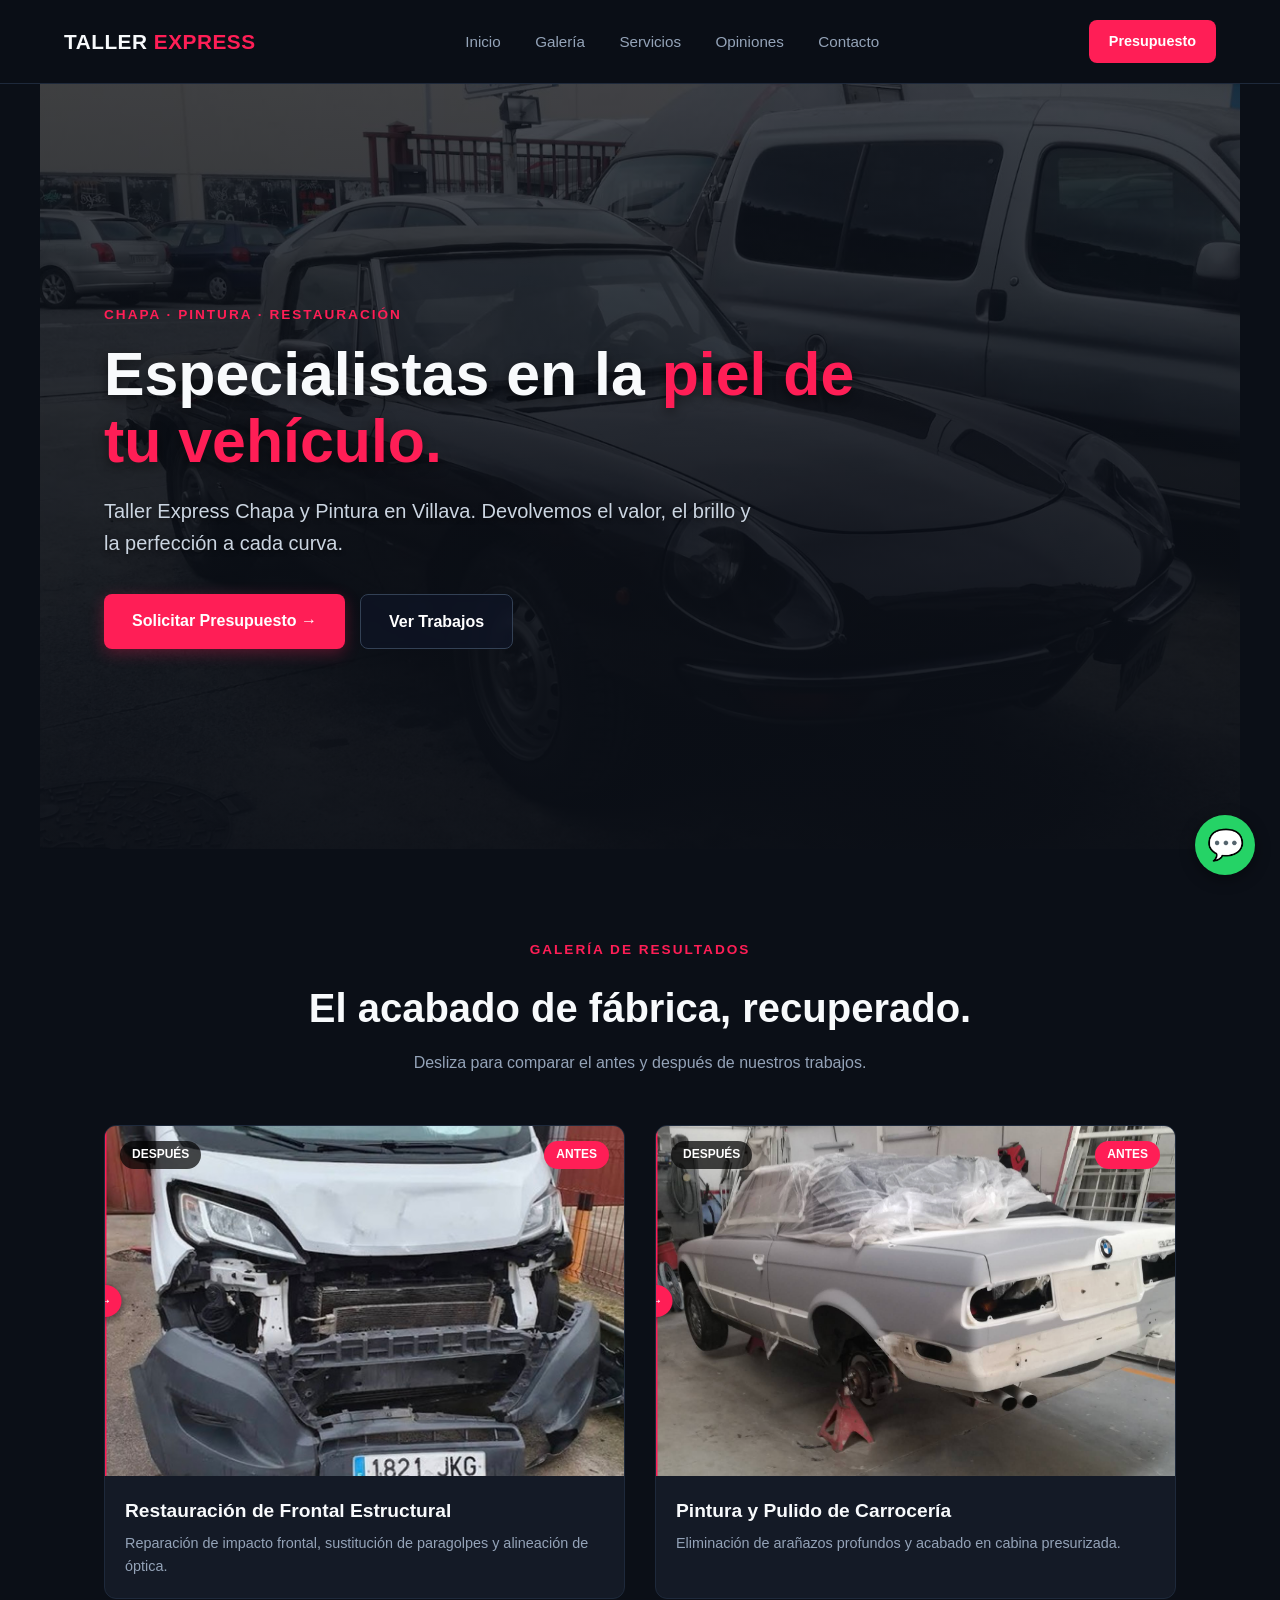
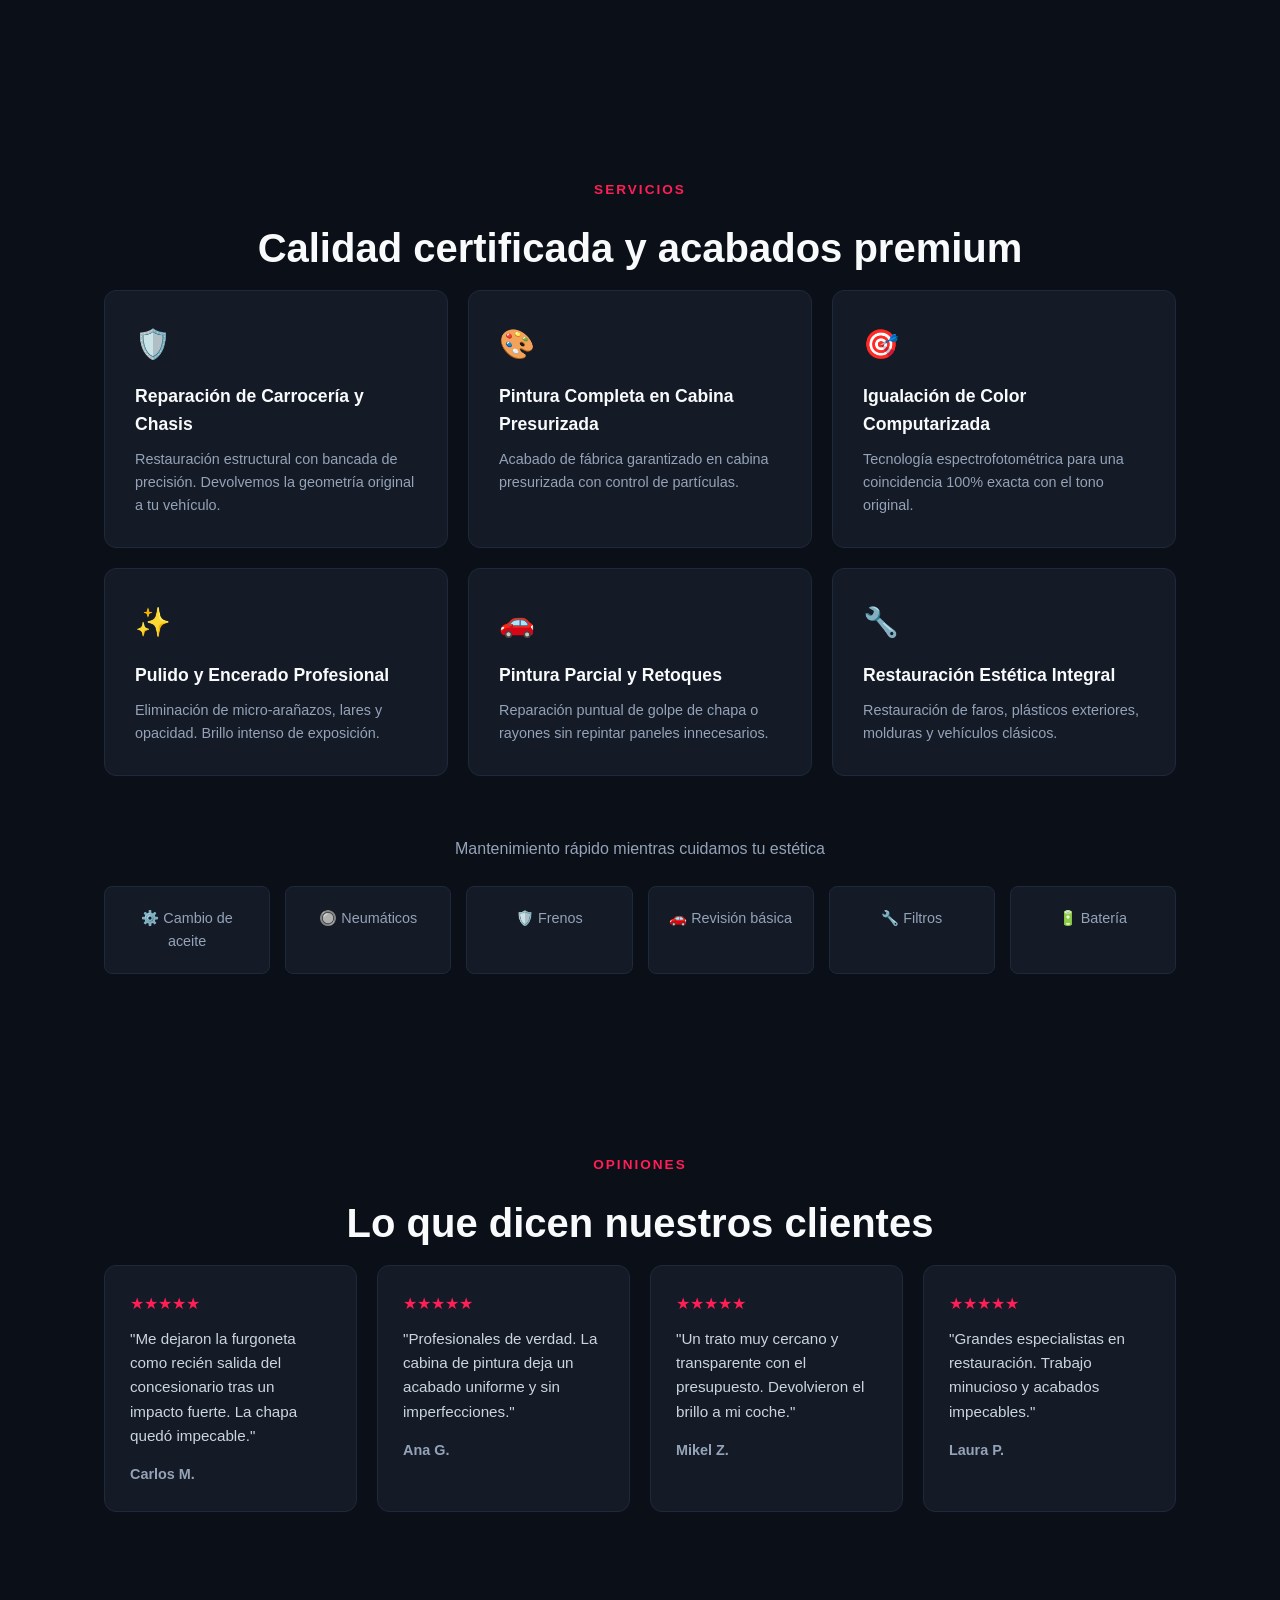
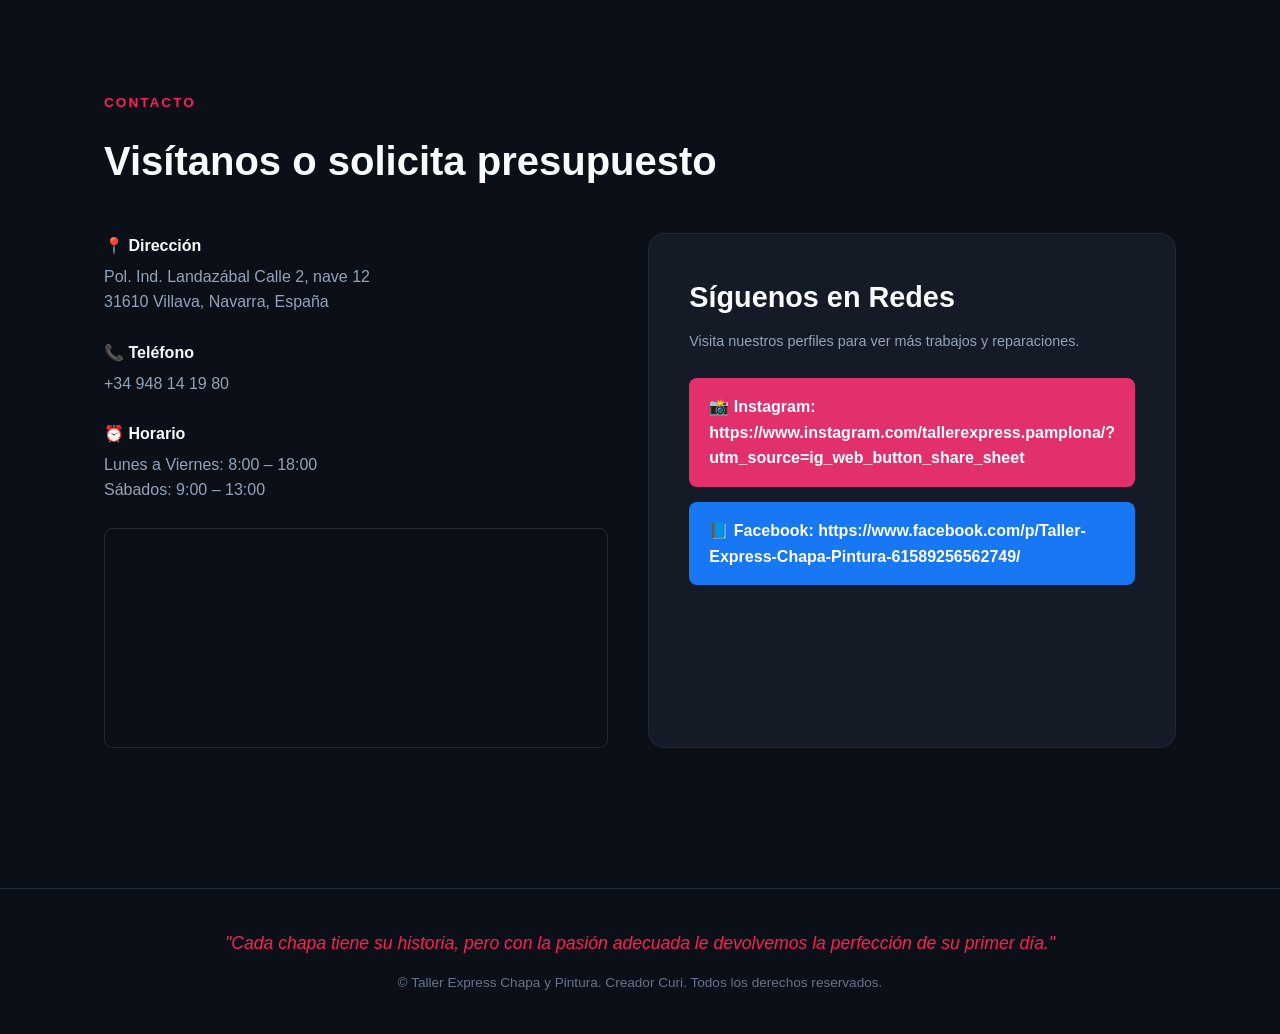
==== index.html @ f5c59e16 "Add files via upload" ====
<!DOCTYPE html>
<html lang="en">
<head>
    <meta charset="UTF-8">
    <meta name="viewport" content="width=device-width, initial-scale=1.0">
    <title>TallerEpress</title>
    <link rel="stylesheet" href="style.css">
</head>
<body>
    
</body>
</html><!DOCTYPE html>
<html lang="es">
<head>
    <meta charset="UTF-8">
    <meta name="viewport" content="width=device-width, initial-scale=1.0">
    <title>Taller Express Chapa y Pintura - Especialistas en la Piel de tu Vehículo</title>
    <link rel="stylesheet" href="style.css">
</head>
<body>

    <!-- MENÚ SUPERIOR -->
    <header>
        <div class="logo">TALLER <span>EXPRESS</span></div>
        <nav>
            <a href="#inicio">Inicio</a>
            <a href="#galeria">Galería</a>
            <a href="#servicios">Servicios</a>
            <a href="#opiniones">Opiniones</a>
            <a href="#contacto">Contacto</a>
        </nav>
        <a href="tel:+34948141980" class="btn-header">Presupuesto</a>
    </header>

    <!-- HERO SECTION CON WALLPAPER DE FONDO -->
    <section class="hero" id="inicio">
        <div class="hero-content">
            <div class="subtitle-red">CHAPA · PINTURA · RESTAURACIÓN</div>
            <h1>Especialistas en la <span>piel de tu vehículo.</span></h1>
            <p>Taller Express Chapa y Pintura en Villava. Devolvemos el valor, el brillo y la perfección a cada curva.</p>
            <div class="hero-buttons">
                <a href="tel:+34948141980" class="btn-primary">Solicitar Presupuesto →</a>
                <a href="#galeria" class="btn-secondary">Ver Trabajos</a>
            </div>
        </div>
    </section>

    <!-- GALERÍA DE RESULTADOS (ANTES Y DESPUÉS) -->
    <section id="galeria">
        <div class="subtitle-red center">GALERÍA DE RESULTADOS</div>
        <h2 class="section-title center">El acabado de fábrica, recuperado.</h2>
        <p class="section-desc center">Desliza para comparar el antes y después de nuestros trabajos.</p>

        <div class="galeria-grid">
            <!-- TRABAJO 1: FURGONETA FIAT -->
            <div class="card-comparacion">
                <div class="slider-box" style="--pos: 50%;">
                    <span class="tag tag-antes">DESPUÉS</span>
                    <span class="tag tag-despues">ANTES</span>
                    <img src="antes.jpg" alt="Antes de la reparación de chapa">
                    <div class="img-after"><img src="despues.jpg" alt="Después de la reparación de chapa"></div>
                    <div class="linea-divisoria"></div>
                    <input type="range" min="0" max="100" value="50" class="range-input" oninput="this.parentElement.style.setProperty('--pos', this.value)">
                </div>
                <div class="card-info">
                    <h3>Restauración de Frontal Estructural</h3>
                    <p>Reparación de impacto frontal, sustitución de paragolpes y alineación de óptica.</p>
                </div>
            </div>

            <!-- TRABAJO DE PINTADO -->
            <div class="card-comparacion">
<div class="slider-box" style="--pos: 50%;">
    <span class="tag tag-antes">DESPUÉS</span>
    <span class="tag tag-despues">ANTES</span>
    <img src="antes-pintura.jpg" alt="Antes de pintado">
    <div class="img-after">
        <img src="despues-pintura.jpg" alt="Después de pintado">
    </div>
    <div class="linea-divisoria"></div>
    <input type="range" min="0" max="100" value="50" class="range-input" oninput="this.parentElement.style.setProperty('--pos', this.value)">
</div>                <div class="card-info">
                    <h3>Pintura y Pulido de Carrocería</h3>
                    <p>Eliminación de arañazos profundos y acabado en cabina presurizada.</p>
                </div>
            </div>
        </div>
    </section>

    <!-- SERVICIOS -->
    <section id="servicios">
        <div class="subtitle-red center">SERVICIOS</div>
        <h2 class="section-title center">Calidad certificada y acabados premium</h2>

        <div class="services-grid">
            <div class="service-card">
                <div class="service-icon">🛡️</div>
                <h3>Reparación de Carrocería y Chasis</h3>
                <p>Restauración estructural con bancada de precisión. Devolvemos la geometría original a tu vehículo.</p>
            </div>
            <div class="service-card">
                <div class="service-icon">🎨</div>
                <h3>Pintura Completa en Cabina Presurizada</h3>
                <p>Acabado de fábrica garantizado en cabina presurizada con control de partículas.</p>
            </div>
            <div class="service-card">
                <div class="service-icon">🎯</div>
                <h3>Igualación de Color Computarizada</h3>
                <p>Tecnología espectrofotométrica para una coincidencia 100% exacta con el tono original.</p>
            </div>
            <div class="service-card">
                <div class="service-icon">✨</div>
                <h3>Pulido y Encerado Profesional</h3>
                <p>Eliminación de micro-arañazos, lares y opacidad. Brillo intenso de exposición.</p>
            </div>
            <div class="service-card">
                <div class="service-icon">🚗</div>
                <h3>Pintura Parcial y Retoques</h3>
                <p>Reparación puntual de golpe de chapa o rayones sin repintar paneles innecesarios.</p>
            </div>
            <div class="service-card">
                <div class="service-icon">🔧</div>
                <h3>Restauración Estética Integral</h3>
                <p>Restauración de faros, plásticos exteriores, molduras y vehículos clásicos.</p>
            </div>
        </div>

        <p class="quick-maint-text">Mantenimiento rápido mientras cuidamos tu estética</p>

        <div class="quick-maint-grid">
            <div class="quick-card">⚙️ Cambio de aceite</div>
            <div class="quick-card">🔘 Neumáticos</div>
            <div class="quick-card">🛡️ Frenos</div>
            <div class="quick-card">🚗 Revisión básica</div>
            <div class="quick-card">🔧 Filtros</div>
            <div class="quick-card">🔋 Batería</div>
        </div>
    </section>

    <!-- OPINIONES -->
    <section id="opiniones">
        <div class="subtitle-red center">OPINIONES</div>
        <h2 class="section-title center">Lo que dicen nuestros clientes</h2>

        <div class="reviews-grid">
            <div class="review-card">
                <div class="stars">★★★★★</div>
                <p>"Me dejaron la furgoneta como recién salida del concesionario tras un impacto fuerte. La chapa quedó impecable."</p>
                <h4>Carlos M.</h4>
            </div>
            <div class="review-card">
                <div class="stars">★★★★★</div>
                <p>"Profesionales de verdad. La cabina de pintura deja un acabado uniforme y sin imperfecciones."</p>
                <h4>Ana G.</h4>
            </div>
            <div class="review-card">
                <div class="stars">★★★★★</div>
                <p>"Un trato muy cercano y transparente con el presupuesto. Devolvieron el brillo a mi coche."</p>
                <h4>Mikel Z.</h4>
            </div>
            <div class="review-card">
                <div class="stars">★★★★★</div>
                <p>"Grandes especialistas en restauración. Trabajo minucioso y acabados impecables."</p>
                <h4>Laura P.</h4>
            </div>
        </div>
    </section>

    <!-- CONTACTO Y UBICACIÓN -->
    <section id="contacto">
        <div class="subtitle-red">CONTACTO</div>
        <h2 class="section-title left-align">Visítanos o solicita presupuesto</h2>

        <div class="contacto-container">
            <div class="info-side">
                <div class="info-item">
                    <h4>📍 Dirección</h4>
                    <p>Pol. Ind. Landazábal Calle 2, nave 12<br>31610 Villava, Navarra, España</p>
                </div>
                <div class="info-item">
                    <h4>📞 Teléfono</h4>
                    <p><a href="tel:+34948141980">+34 948 14 19 80</a></p>
                </div>
                <div class="info-item">
                    <h4>⏰ Horario</h4>
                    <p>Lunes a Viernes: 8:00 – 18:00<br>Sábados: 9:00 – 13:00</p>
                </div>

<div class="mapa-box">
      <iframe 
        src="https://maps.google.com/maps?q=Pol.+Ind.+Landaz%C3%A1bal+Calle+2,+11,+31610+Villava,+Navarra,+Spain&amp;t=&amp;z=15&amp;ie=UTF8&amp;iwloc=B&amp;output=embed" 
        width="100%" 
        height="100%" 
        style="border:0;" 
        allowfullscreen="" 
        loading="lazy" 
        referrerpolicy="no-referrer-when-downgrade">
      </iframe>
    </div>            </div>

<!-- REDES SOCIALES -->
    <div class="form-side">
      <h3>Síguenos en Redes</h3>
      <p class="form-sub">Visita nuestros perfiles para ver más trabajos y reparaciones.</p>

      <div class="redes-container">
        <a href="https://instagram.com/tallerexpress.pamplona" target="_blank" class="btn-red social-ig">
          📸 Instagram: https://www.instagram.com/tallerexpress.pamplona/?utm_source=ig_web_button_share_sheet
        </a>
        <a href="https://facebook.com/search/top?q=Taller%20Express%20Chapa%20y%20Pintura" target="_blank" class="btn-red social-fb">
          📘 Facebook: https://www.facebook.com/p/Taller-Express-Chapa-Pintura-61589256562749/
        </a>
      </div>
    </div>        </div>
    </section>

    <!-- PIE DE PÁGINA MOTIVACIONAL -->
    <footer>
        <p class="motivational-quote">"Cada chapa tiene su historia, pero con la pasión adecuada le devolvemos la perfección de su primer día."</p>
        <p class="copyright">© Taller Express Chapa y Pintura. Creador Curi. Todos los derechos reservados.</p>
    </footer>

    <!-- BOTÓN FLOTANTE WHATSAPP -->
    <a href="https://wa.me/34948141980?text=Hola,%20quisiera%20pedir%20un%20presupuesto%20para%20mi%20coche." target="_blank" class="btn-whatsapp" title="Contactar por WhatsApp">
        💬
    </a>

</body>
</html>
---- style.css ----
/* RESET GENERAL */
* {
    margin: 0;
    padding: 0;
    box-sizing: border-box;
}

html {
    scroll-behavior: smooth;
}

body {
    font-family: -apple-system, BlinkMacSystemFont, "Segoe UI", Roboto, Helvetica, Arial, sans-serif;
    background-color: #0b0f17;
    color: #f8fafc;
    line-height: 1.6;
}

/* NAVEGACIÓN SUPERIOR */
header {
    display: flex;
    justify-content: space-between;
    align-items: center;
    padding: 20px 5%;
    background-color: rgba(11, 15, 23, 0.95);
    position: sticky;
    top: 0;
    z-index: 100;
    border-bottom: 1px solid #1e293b;
    backdrop-filter: blur(8px);
}

.logo {
    font-weight: 800;
    font-size: 1.3rem;
    letter-spacing: 0.5px;
}

.logo span {
    color: #ff1e56;
}

nav a {
    color: #94a3b8;
    text-decoration: none;
    margin: 0 15px;
    font-size: 0.95rem;
    transition: color 0.2s;
}

nav a:hover {
    color: #ffffff;
}

.btn-header {
    background-color: #ff1e56;
    color: #ffffff;
    padding: 10px 20px;
    border-radius: 8px;
    text-decoration: none;
    font-weight: 600;
    font-size: 0.9rem;
    transition: background-color 0.2s;
}

.btn-header:hover {
    background-color: #e01b4c;
}

/* HERO SECTION CON WALLPAPER DE FONDO Y CAPA OSCURA */
.hero {
    position: relative;
    min-height: 85vh;
    display: flex;
    align-items: center;
    padding: 100px 5% 80px;
    /* Carga de la foto del coche clásico con degradado oscuro encima */
    background: linear-gradient(180deg, rgba(11, 15, 23, 0.75) 0%, rgba(11, 15, 23, 0.95) 100%), 
                url('fondo.jpg') no-repeat center center / cover;
}

.hero-content {
    max-width: 1200px;
    width: 100%;
    margin: 0 auto;
}

.subtitle-red {
    color: #ff1e56;
    font-size: 0.85rem;
    font-weight: 700;
    letter-spacing: 2px;
    text-transform: uppercase;
    margin-bottom: 15px;
}

.subtitle-red.center {
    text-align: center;
}

.hero h1 {
    font-size: 3.8rem;
    line-height: 1.1;
    font-weight: 800;
    margin-bottom: 20px;
    max-width: 800px;
    text-shadow: 0 4px 12px rgba(0,0,0,0.5);
}

.hero h1 span {
    color: #ff1e56;
}

.hero p {
    color: #cbd5e1;
    font-size: 1.25rem;
    max-width: 650px;
    margin-bottom: 35px;
    text-shadow: 0 2px 4px rgba(0,0,0,0.5);
}

.hero-buttons {
    display: flex;
    gap: 15px;
}

.btn-primary {
    background-color: #ff1e56;
    color: white;
    padding: 14px 28px;
    border-radius: 8px;
    text-decoration: none;
    font-weight: 600;
    box-shadow: 0 4px 15px rgba(255, 30, 86, 0.3);
    transition: transform 0.2s, background-color 0.2s;
}

.btn-primary:hover {
    transform: translateY(-2px);
    background-color: #e01b4c;
}

.btn-secondary {
    border: 1px solid #334155;
    background: rgba(15, 23, 42, 0.6);
    color: white;
    padding: 14px 28px;
    border-radius: 8px;
    text-decoration: none;
    font-weight: 600;
    backdrop-filter: blur(4px);
    transition: background-color 0.2s;
}

.btn-secondary:hover {
    background: rgba(30, 41, 59, 0.8);
}

/* SECCIONES COMUNES */
section {
    padding: 90px 5%;
    max-width: 1200px;
    margin: 0 auto;
}

.section-title {
    font-size: 2.5rem;
    font-weight: 800;
    margin-bottom: 10px;
}

.section-title.center {
    text-align: center;
}

.section-title.left-align {
    text-align: left;
    margin-bottom: 40px;
}

.section-desc {
    color: #94a3b8;
    margin-bottom: 50px;
}

.section-desc.center {
    text-align: center;
}

/* GALERÍA ANTES Y DESPUÉS (CSS PURO) */
.galeria-grid {
    display: grid;
    grid-template-columns: repeat(auto-fit, minmax(420px, 1fr));
    gap: 30px;
}

.card-comparacion {
    background: #141a26;
    border-radius: 12px;
    border: 1px solid #1e293b;
    overflow: hidden;
    transition: border-color 0.3s;
}

.card-comparacion:hover {
    border-color: #ff1e56;
}

.slider-box {
    position: relative;
    height: 350px;
}

.slider-box img {
    position: absolute;
    width: 100%;
    height: 100%;
    object-fit: cover;
}

.img-after {
    position: absolute;
    width: calc(var(--pos, 50%) * 1%);
    height: 100%;
    overflow: hidden;
    z-index: 1;
}

.img-after img {
    width: 550px;
    max-width: none;
}

.range-input {
    position: absolute;
    top: 0;
    left: 0;
    width: 100%;
    height: 100%;
    opacity: 0;
    z-index: 3;
    cursor: ew-resize;
}

.linea-divisoria {
    position: absolute;
    top: 0;
    bottom: 0;
    left: calc(var(--pos, 50%) * 1%);
    width: 3px;
    background: #ff1e56;
    z-index: 2;
    transform: translateX(-50%);
}

.linea-divisoria::after {
    content: "↔";
    position: absolute;
    top: 50%;
    left: 50%;
    transform: translate(-50%, -50%);
    width: 32px;
    height: 32px;
    background: #ff1e56;
    color: white;
    border-radius: 50%;
    display: flex;
    align-items: center;
    justify-content: center;
    font-size: 13px;
    font-weight: bold;
    box-shadow: 0 2px 8px rgba(0,0,0,0.5);
}

.tag {
    position: absolute;
    top: 15px;
    padding: 4px 12px;
    border-radius: 20px;
    font-size: 0.75rem;
    font-weight: 700;
    z-index: 4;
}

.tag-antes {
    left: 15px;
    background: rgba(0, 0, 0, 0.7);
    color: white;
}

.tag-despues {
    right: 15px;
    background: #ff1e56;
    color: white;
}

.card-info {
    padding: 20px;
}

.card-info h3 {
    font-size: 1.2rem;
    margin-bottom: 5px;
}

.card-info p {
    color: #94a3b8;
    font-size: 0.9rem;
}

/* SERVICIOS */
.services-grid {
    display: grid;
    grid-template-columns: repeat(auto-fit, minmax(280px, 1fr));
    gap: 20px;
    margin-bottom: 60px;
}

.service-card {
    background: #141a26;
    border: 1px solid #1e293b;
    padding: 30px;
    border-radius: 12px;
    transition: transform 0.3s, border-color 0.3s;
}

.service-card:hover {
    transform: translateY(-5px);
    border-color: #ff1e56;
}

.service-icon {
    font-size: 1.8rem;
    margin-bottom: 15px;
}

.service-card h3 {
    font-size: 1.1rem;
    margin-bottom: 10px;
}

.service-card p {
    color: #94a3b8;
    font-size: 0.9rem;
}

.quick-maint-text {
    text-align: center;
    color: #94a3b8;
    margin-bottom: 25px;
    font-size: 1rem;
}

.quick-maint-grid {
    display: grid;
    grid-template-columns: repeat(auto-fit, minmax(150px, 1fr));
    gap: 15px;
}

.quick-card {
    background: #141a26;
    border: 1px solid #1e293b;
    padding: 20px;
    border-radius: 8px;
    text-align: center;
    font-size: 0.9rem;
    color: #94a3b8;
}

/* OPINIONES */
.reviews-grid {
    display: grid;
    grid-template-columns: repeat(auto-fit, minmax(250px, 1fr));
    gap: 20px;
}

.review-card {
    background: #141a26;
    border: 1px solid #1e293b;
    padding: 25px;
    border-radius: 12px;
    transition: transform 0.3s, border-color 0.3s;
}

.review-card:hover {
    transform: translateY(-5px);
    border-color: #ff1e56;
}

.stars {
    color: #ff1e56;
    margin-bottom: 10px;
}

.review-card p {
    color: #cbd5e1;
    font-size: 0.95rem;
    margin-bottom: 15px;
}

.review-card h4 {
    font-size: 0.9rem;
    color: #94a3b8;
}

/* CONTACTO Y MAPA */
.contacto-container {
    display: grid;
    grid-template-columns: 1fr 1fr;
    gap: 40px;
}

.info-item {
    margin-bottom: 25px;
}

.info-item h4 {
    color: #f8fafc;
    margin-bottom: 5px;
}

.info-item p, .info-item a {
    color: #94a3b8;
    text-decoration: none;
}

.mapa-box {
    margin-top: 30px;
}

.mapa-label {
    color: #94a3b8;
    font-size: 0.85rem;
    margin-bottom: 10px;
}

.mapa-link {
    display: block;
    width: 100%;
    height: 250px;
    border-radius: 12px;
    overflow: hidden;
    border: 1px solid #1e293b;
}

.mapa-link img {
    width: 100%;
    height: 100%;
    object-fit: cover;
}

/* FORMULARIO */
.form-side {
    background: #141a26;
    border: 1px solid #1e293b;
    padding: 40px;
    border-radius: 16px;
}

.form-side h3 {
    font-size: 1.8rem;
    margin-bottom: 10px;
}

.form-sub {
    color: #94a3b8;
    font-size: 0.9rem;
    margin-bottom: 25px;
}

.form-side label {
    display: block;
    font-size: 0.85rem;
    color: #f8fafc;
    margin-bottom: 8px;
}

.form-side input, .form-side textarea {
    width: 100%;
    padding: 12px;
    background: #0b0f17;
    border: 1px solid #1e293b;
    border-radius: 8px;
    color: white;
    margin-bottom: 20px;
    font-family: inherit;
}

.form-side input:focus, .form-side textarea:focus {
    outline: none;
    border-color: #ff1e56;
}

.btn-submit {
    width: 100%;
    background: #ff1e56;
    color: white;
    padding: 14px;
    border: none;
    border-radius: 8px;
    font-weight: 700;
    font-size: 1rem;
    cursor: pointer;
    transition: background-color 0.2s;
}

.btn-submit:hover {
    background: #e01b4c;
}

/* PIE DE PÁGINA */
footer {
    border-top: 1px solid #1e293b;
    padding: 40px 5%;
    text-align: center;
    margin-top: 50px;
}

.motivational-quote {
    color: #ff1e56;
    font-style: italic;
    font-size: 1.1rem;
    margin-bottom: 15px;
    font-weight: 500;
}

.copyright {
    color: #64748b;
    font-size: 0.85rem;
}

/* BOTÓN FLOTANTE WHATSAPP */
.btn-whatsapp {
    position: fixed;
    bottom: 25px;
    right: 25px;
    width: 60px;
    height: 60px;
    background-color: #25d366;
    color: white;
    border-radius: 50%;
    display: flex;
    align-items: center;
    justify-content: center;
    font-size: 30px;
    box-shadow: 0 4px 15px rgba(0, 0, 0, 0.4);
    text-decoration: none;
    z-index: 1000;
    transition: transform 0.2s;
}

.btn-whatsapp:hover {
    transform: scale(1.1);
}

/* RESPONSIVE DESIGN */
@media (max-width: 768px) {
    .hero h1 { font-size: 2.3rem; }
    .galeria-grid { grid-template-columns: 1fr; }
    .contacto-container { grid-template-columns: 1fr; }
    nav { display: none; }
}/* --- CONTENEDOR DEL MAPA DE GOOGLE --- */
.mapa-box {
  width: 100%;
  height: 220px;
  border-radius: 8px;
  overflow: hidden;
  margin-top: 10px;
  border: 1px solid rgba(255, 255, 255, 0.1);
}

.mapa-box iframe {
  width: 100%;
  height: 100%;
  display: block;
}/* --- ESTILOS PARA LOS BOTONES DE REDES SOCIALES --- */
.redes-container {
  display: flex;
  flex-direction: column;
  gap: 15px;
  margin-top: 20px;
}

.btn-red {
  display: flex;
  align-items: center;
  justify-content: center;
  padding: 16px 20px;
  border-radius: 8px;
  font-size: 16px;
  font-weight: bold;
  text-decoration: none;
  color: #ffffff;
  transition: opacity 0.3s ease, transform 0.2s ease;
}

.social-ig {
  background: linear-pressed, #833ab4, #fd1d1d, #fcb045;
  background-color: #e1306c; /* Color corporativo Instagram */
}

.social-fb {
  background-color: #1877f2; /* Color corporativo Facebook */
}

.btn-red:hover {
  opacity: 0.9;
  transform: translateY(-2px);
}
---- style.css ----
/* RESET GENERAL */
* {
    margin: 0;
    padding: 0;
    box-sizing: border-box;
}

html {
    scroll-behavior: smooth;
}

body {
    font-family: -apple-system, BlinkMacSystemFont, "Segoe UI", Roboto, Helvetica, Arial, sans-serif;
    background-color: #0b0f17;
    color: #f8fafc;
    line-height: 1.6;
}

/* NAVEGACIÓN SUPERIOR */
header {
    display: flex;
    justify-content: space-between;
    align-items: center;
    padding: 20px 5%;
    background-color: rgba(11, 15, 23, 0.95);
    position: sticky;
    top: 0;
    z-index: 100;
    border-bottom: 1px solid #1e293b;
    backdrop-filter: blur(8px);
}

.logo {
    font-weight: 800;
    font-size: 1.3rem;
    letter-spacing: 0.5px;
}

.logo span {
    color: #ff1e56;
}

nav a {
    color: #94a3b8;
    text-decoration: none;
    margin: 0 15px;
    font-size: 0.95rem;
    transition: color 0.2s;
}

nav a:hover {
    color: #ffffff;
}

.btn-header {
    background-color: #ff1e56;
    color: #ffffff;
    padding: 10px 20px;
    border-radius: 8px;
    text-decoration: none;
    font-weight: 600;
    font-size: 0.9rem;
    transition: background-color 0.2s;
}

.btn-header:hover {
    background-color: #e01b4c;
}

/* HERO SECTION CON WALLPAPER DE FONDO Y CAPA OSCURA */
.hero {
    position: relative;
    min-height: 85vh;
    display: flex;
    align-items: center;
    padding: 100px 5% 80px;
    /* Carga de la foto del coche clásico con degradado oscuro encima */
    background: linear-gradient(180deg, rgba(11, 15, 23, 0.75) 0%, rgba(11, 15, 23, 0.95) 100%), 
                url('fondo.jpg') no-repeat center center / cover;
}

.hero-content {
    max-width: 1200px;
    width: 100%;
    margin: 0 auto;
}

.subtitle-red {
    color: #ff1e56;
    font-size: 0.85rem;
    font-weight: 700;
    letter-spacing: 2px;
    text-transform: uppercase;
    margin-bottom: 15px;
}

.subtitle-red.center {
    text-align: center;
}

.hero h1 {
    font-size: 3.8rem;
    line-height: 1.1;
    font-weight: 800;
    margin-bottom: 20px;
    max-width: 800px;
    text-shadow: 0 4px 12px rgba(0,0,0,0.5);
}

.hero h1 span {
    color: #ff1e56;
}

.hero p {
    color: #cbd5e1;
    font-size: 1.25rem;
    max-width: 650px;
    margin-bottom: 35px;
    text-shadow: 0 2px 4px rgba(0,0,0,0.5);
}

.hero-buttons {
    display: flex;
    gap: 15px;
}

.btn-primary {
    background-color: #ff1e56;
    color: white;
    padding: 14px 28px;
    border-radius: 8px;
    text-decoration: none;
    font-weight: 600;
    box-shadow: 0 4px 15px rgba(255, 30, 86, 0.3);
    transition: transform 0.2s, background-color 0.2s;
}

.btn-primary:hover {
    transform: translateY(-2px);
    background-color: #e01b4c;
}

.btn-secondary {
    border: 1px solid #334155;
    background: rgba(15, 23, 42, 0.6);
    color: white;
    padding: 14px 28px;
    border-radius: 8px;
    text-decoration: none;
    font-weight: 600;
    backdrop-filter: blur(4px);
    transition: background-color 0.2s;
}

.btn-secondary:hover {
    background: rgba(30, 41, 59, 0.8);
}

/* SECCIONES COMUNES */
section {
    padding: 90px 5%;
    max-width: 1200px;
    margin: 0 auto;
}

.section-title {
    font-size: 2.5rem;
    font-weight: 800;
    margin-bottom: 10px;
}

.section-title.center {
    text-align: center;
}

.section-title.left-align {
    text-align: left;
    margin-bottom: 40px;
}

.section-desc {
    color: #94a3b8;
    margin-bottom: 50px;
}

.section-desc.center {
    text-align: center;
}

/* GALERÍA ANTES Y DESPUÉS (CSS PURO) */
.galeria-grid {
    display: grid;
    grid-template-columns: repeat(auto-fit, minmax(420px, 1fr));
    gap: 30px;
}

.card-comparacion {
    background: #141a26;
    border-radius: 12px;
    border: 1px solid #1e293b;
    overflow: hidden;
    transition: border-color 0.3s;
}

.card-comparacion:hover {
    border-color: #ff1e56;
}

.slider-box {
    position: relative;
    height: 350px;
}

.slider-box img {
    position: absolute;
    width: 100%;
    height: 100%;
    object-fit: cover;
}

.img-after {
    position: absolute;
    width: calc(var(--pos, 50%) * 1%);
    height: 100%;
    overflow: hidden;
    z-index: 1;
}

.img-after img {
    width: 550px;
    max-width: none;
}

.range-input {
    position: absolute;
    top: 0;
    left: 0;
    width: 100%;
    height: 100%;
    opacity: 0;
    z-index: 3;
    cursor: ew-resize;
}

.linea-divisoria {
    position: absolute;
    top: 0;
    bottom: 0;
    left: calc(var(--pos, 50%) * 1%);
    width: 3px;
    background: #ff1e56;
    z-index: 2;
    transform: translateX(-50%);
}

.linea-divisoria::after {
    content: "↔";
    position: absolute;
    top: 50%;
    left: 50%;
    transform: translate(-50%, -50%);
    width: 32px;
    height: 32px;
    background: #ff1e56;
    color: white;
    border-radius: 50%;
    display: flex;
    align-items: center;
    justify-content: center;
    font-size: 13px;
    font-weight: bold;
    box-shadow: 0 2px 8px rgba(0,0,0,0.5);
}

.tag {
    position: absolute;
    top: 15px;
    padding: 4px 12px;
    border-radius: 20px;
    font-size: 0.75rem;
    font-weight: 700;
    z-index: 4;
}

.tag-antes {
    left: 15px;
    background: rgba(0, 0, 0, 0.7);
    color: white;
}

.tag-despues {
    right: 15px;
    background: #ff1e56;
    color: white;
}

.card-info {
    padding: 20px;
}

.card-info h3 {
    font-size: 1.2rem;
    margin-bottom: 5px;
}

.card-info p {
    color: #94a3b8;
    font-size: 0.9rem;
}

/* SERVICIOS */
.services-grid {
    display: grid;
    grid-template-columns: repeat(auto-fit, minmax(280px, 1fr));
    gap: 20px;
    margin-bottom: 60px;
}

.service-card {
    background: #141a26;
    border: 1px solid #1e293b;
    padding: 30px;
    border-radius: 12px;
    transition: transform 0.3s, border-color 0.3s;
}

.service-card:hover {
    transform: translateY(-5px);
    border-color: #ff1e56;
}

.service-icon {
    font-size: 1.8rem;
    margin-bottom: 15px;
}

.service-card h3 {
    font-size: 1.1rem;
    margin-bottom: 10px;
}

.service-card p {
    color: #94a3b8;
    font-size: 0.9rem;
}

.quick-maint-text {
    text-align: center;
    color: #94a3b8;
    margin-bottom: 25px;
    font-size: 1rem;
}

.quick-maint-grid {
    display: grid;
    grid-template-columns: repeat(auto-fit, minmax(150px, 1fr));
    gap: 15px;
}

.quick-card {
    background: #141a26;
    border: 1px solid #1e293b;
    padding: 20px;
    border-radius: 8px;
    text-align: center;
    font-size: 0.9rem;
    color: #94a3b8;
}

/* OPINIONES */
.reviews-grid {
    display: grid;
    grid-template-columns: repeat(auto-fit, minmax(250px, 1fr));
    gap: 20px;
}

.review-card {
    background: #141a26;
    border: 1px solid #1e293b;
    padding: 25px;
    border-radius: 12px;
    transition: transform 0.3s, border-color 0.3s;
}

.review-card:hover {
    transform: translateY(-5px);
    border-color: #ff1e56;
}

.stars {
    color: #ff1e56;
    margin-bottom: 10px;
}

.review-card p {
    color: #cbd5e1;
    font-size: 0.95rem;
    margin-bottom: 15px;
}

.review-card h4 {
    font-size: 0.9rem;
    color: #94a3b8;
}

/* CONTACTO Y MAPA */
.contacto-container {
    display: grid;
    grid-template-columns: 1fr 1fr;
    gap: 40px;
}

.info-item {
    margin-bottom: 25px;
}

.info-item h4 {
    color: #f8fafc;
    margin-bottom: 5px;
}

.info-item p, .info-item a {
    color: #94a3b8;
    text-decoration: none;
}

.mapa-box {
    margin-top: 30px;
}

.mapa-label {
    color: #94a3b8;
    font-size: 0.85rem;
    margin-bottom: 10px;
}

.mapa-link {
    display: block;
    width: 100%;
    height: 250px;
    border-radius: 12px;
    overflow: hidden;
    border: 1px solid #1e293b;
}

.mapa-link img {
    width: 100%;
    height: 100%;
    object-fit: cover;
}

/* FORMULARIO */
.form-side {
    background: #141a26;
    border: 1px solid #1e293b;
    padding: 40px;
    border-radius: 16px;
}

.form-side h3 {
    font-size: 1.8rem;
    margin-bottom: 10px;
}

.form-sub {
    color: #94a3b8;
    font-size: 0.9rem;
    margin-bottom: 25px;
}

.form-side label {
    display: block;
    font-size: 0.85rem;
    color: #f8fafc;
    margin-bottom: 8px;
}

.form-side input, .form-side textarea {
    width: 100%;
    padding: 12px;
    background: #0b0f17;
    border: 1px solid #1e293b;
    border-radius: 8px;
    color: white;
    margin-bottom: 20px;
    font-family: inherit;
}

.form-side input:focus, .form-side textarea:focus {
    outline: none;
    border-color: #ff1e56;
}

.btn-submit {
    width: 100%;
    background: #ff1e56;
    color: white;
    padding: 14px;
    border: none;
    border-radius: 8px;
    font-weight: 700;
    font-size: 1rem;
    cursor: pointer;
    transition: background-color 0.2s;
}

.btn-submit:hover {
    background: #e01b4c;
}

/* PIE DE PÁGINA */
footer {
    border-top: 1px solid #1e293b;
    padding: 40px 5%;
    text-align: center;
    margin-top: 50px;
}

.motivational-quote {
    color: #ff1e56;
    font-style: italic;
    font-size: 1.1rem;
    margin-bottom: 15px;
    font-weight: 500;
}

.copyright {
    color: #64748b;
    font-size: 0.85rem;
}

/* BOTÓN FLOTANTE WHATSAPP */
.btn-whatsapp {
    position: fixed;
    bottom: 25px;
    right: 25px;
    width: 60px;
    height: 60px;
    background-color: #25d366;
    color: white;
    border-radius: 50%;
    display: flex;
    align-items: center;
    justify-content: center;
    font-size: 30px;
    box-shadow: 0 4px 15px rgba(0, 0, 0, 0.4);
    text-decoration: none;
    z-index: 1000;
    transition: transform 0.2s;
}

.btn-whatsapp:hover {
    transform: scale(1.1);
}

/* RESPONSIVE DESIGN */
@media (max-width: 768px) {
    .hero h1 { font-size: 2.3rem; }
    .galeria-grid { grid-template-columns: 1fr; }
    .contacto-container { grid-template-columns: 1fr; }
    nav { display: none; }
}/* --- CONTENEDOR DEL MAPA DE GOOGLE --- */
.mapa-box {
  width: 100%;
  height: 220px;
  border-radius: 8px;
  overflow: hidden;
  margin-top: 10px;
  border: 1px solid rgba(255, 255, 255, 0.1);
}

.mapa-box iframe {
  width: 100%;
  height: 100%;
  display: block;
}/* --- ESTILOS PARA LOS BOTONES DE REDES SOCIALES --- */
.redes-container {
  display: flex;
  flex-direction: column;
  gap: 15px;
  margin-top: 20px;
}

.btn-red {
  display: flex;
  align-items: center;
  justify-content: center;
  padding: 16px 20px;
  border-radius: 8px;
  font-size: 16px;
  font-weight: bold;
  text-decoration: none;
  color: #ffffff;
  transition: opacity 0.3s ease, transform 0.2s ease;
}

.social-ig {
  background: linear-pressed, #833ab4, #fd1d1d, #fcb045;
  background-color: #e1306c; /* Color corporativo Instagram */
}

.social-fb {
  background-color: #1877f2; /* Color corporativo Facebook */
}

.btn-red:hover {
  opacity: 0.9;
  transform: translateY(-2px);
}
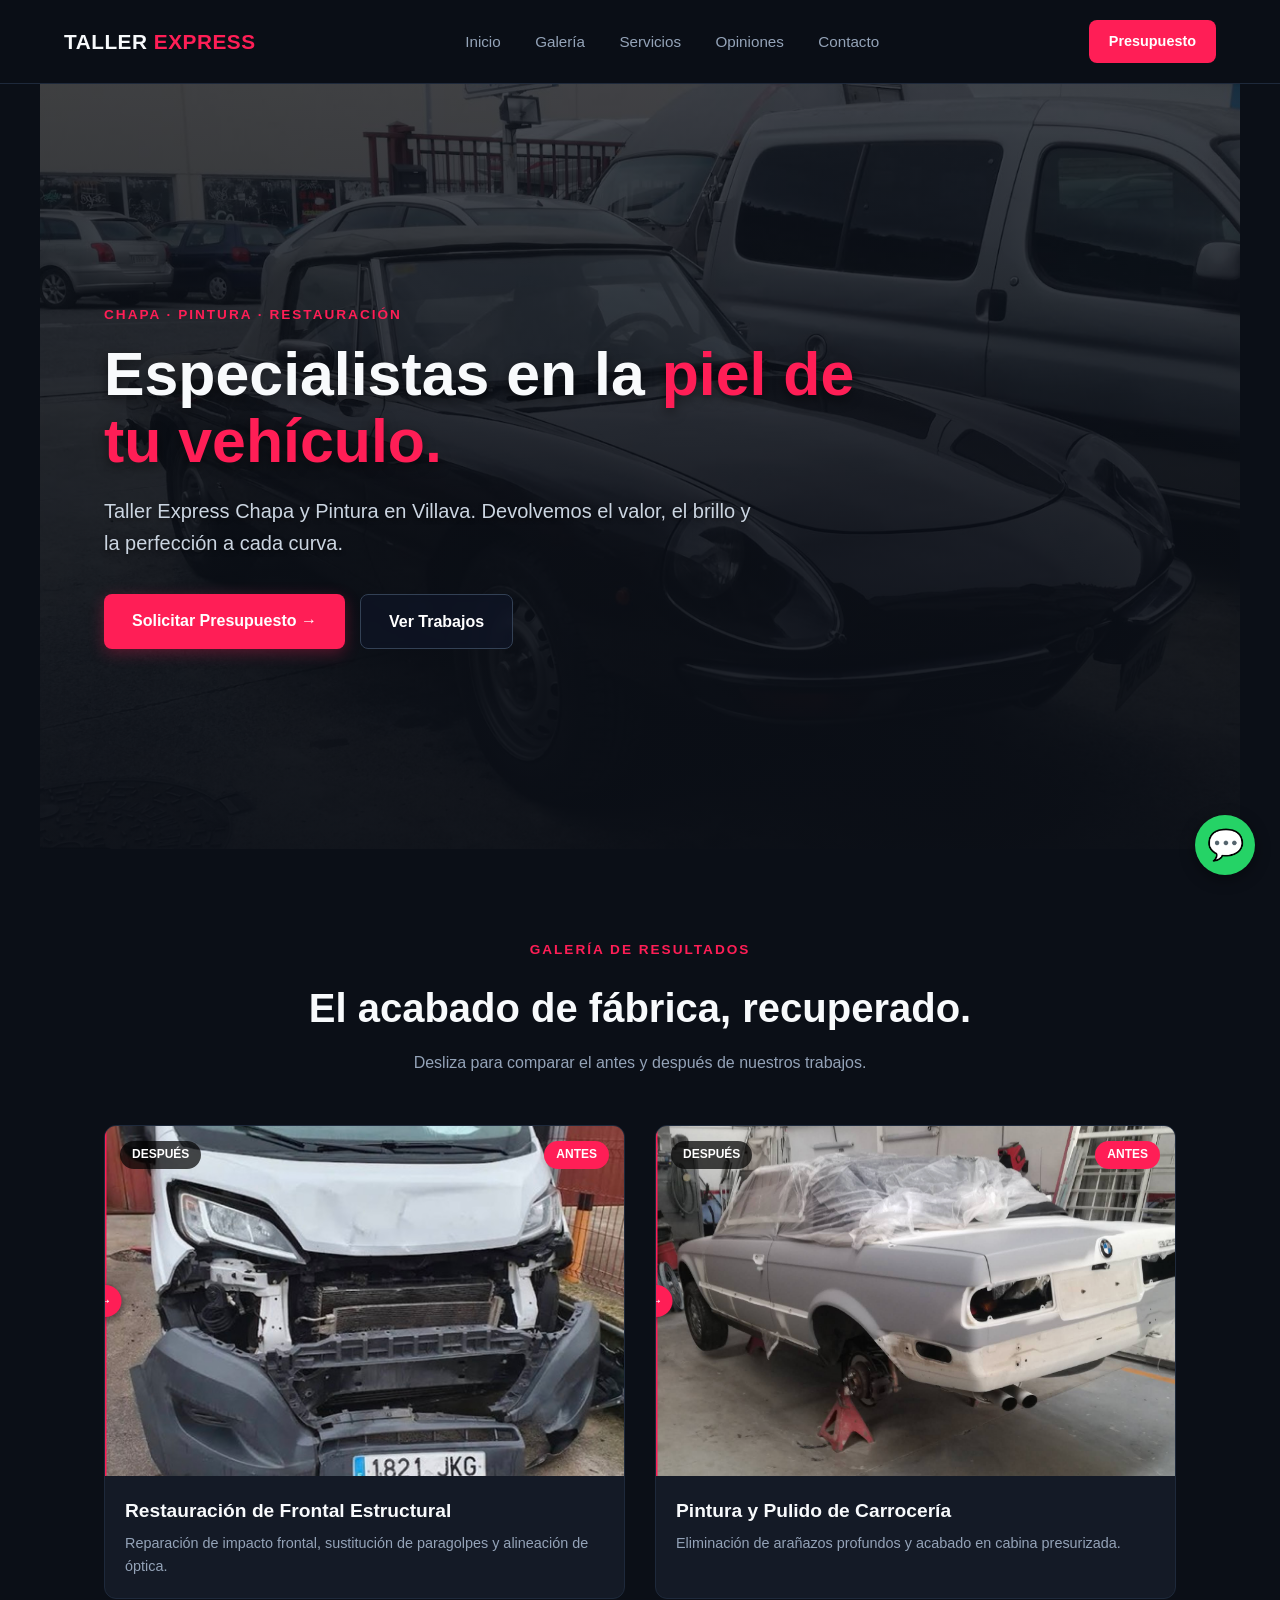
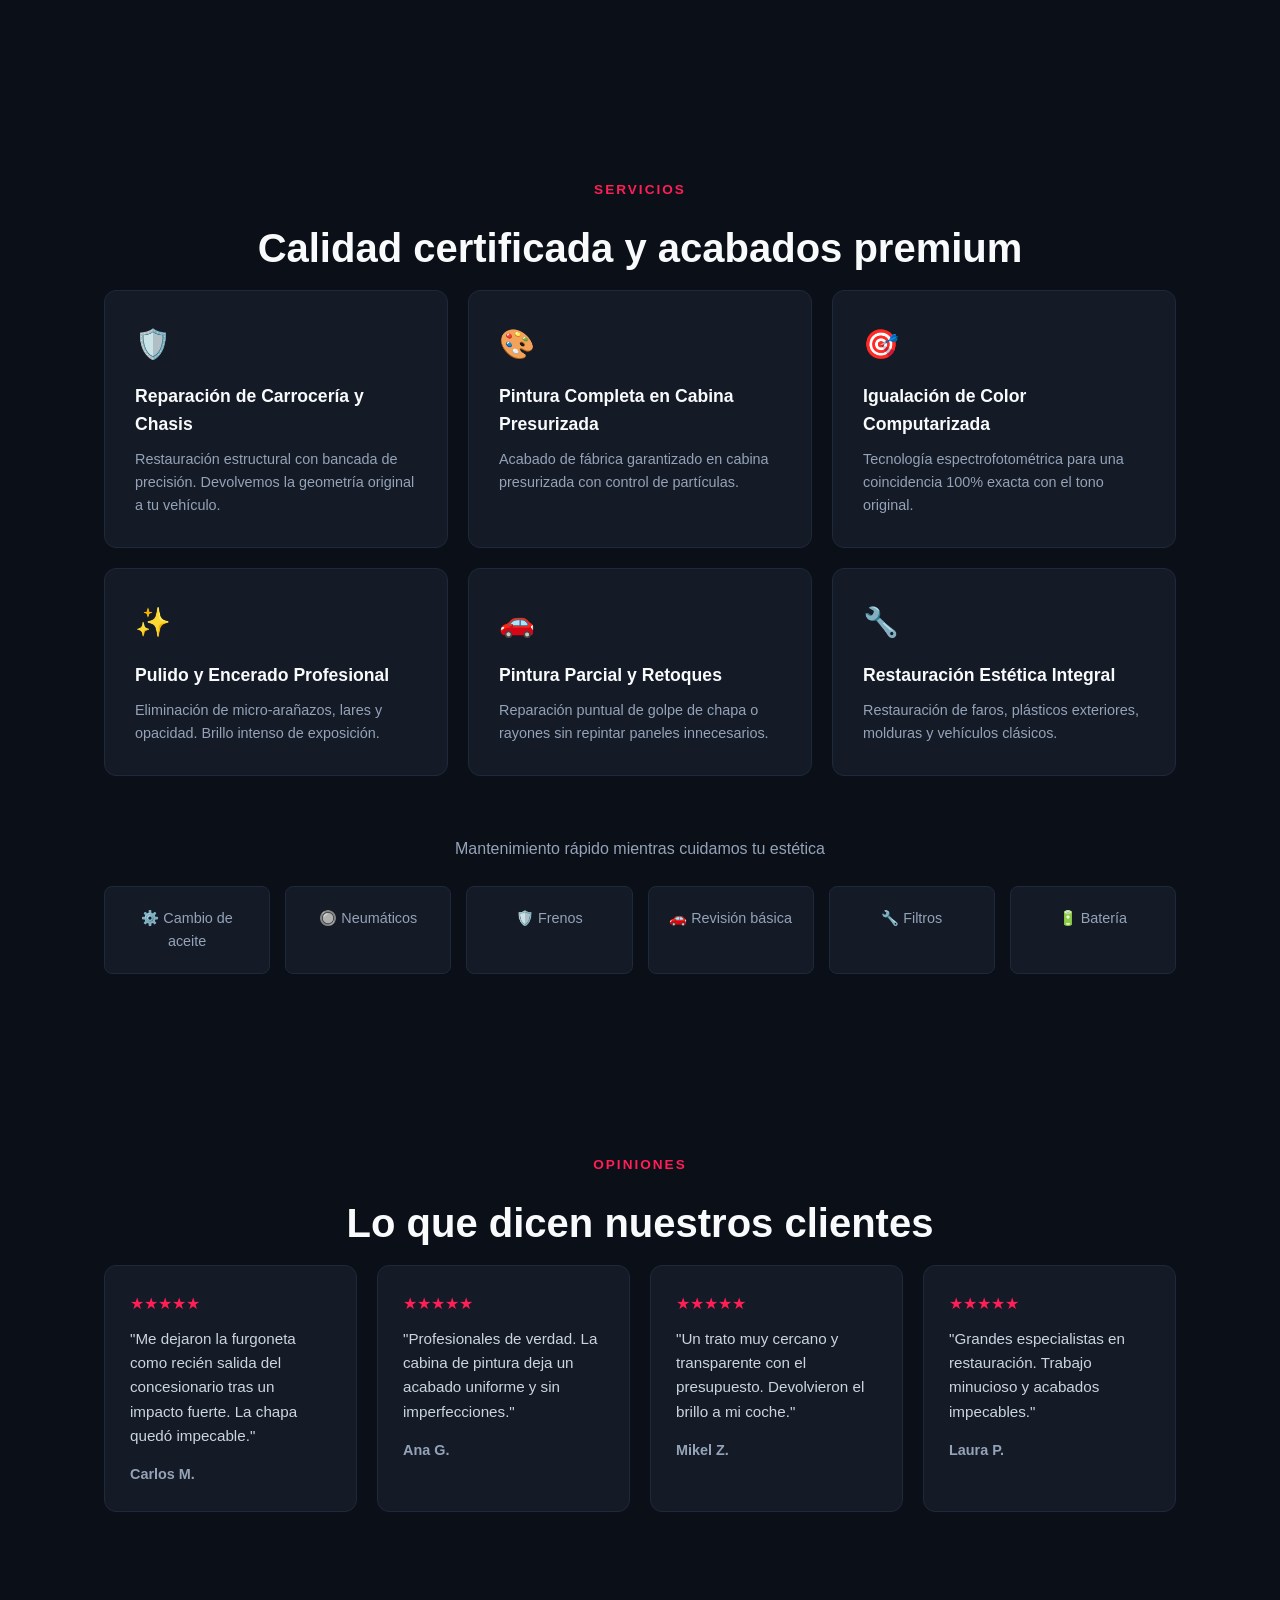
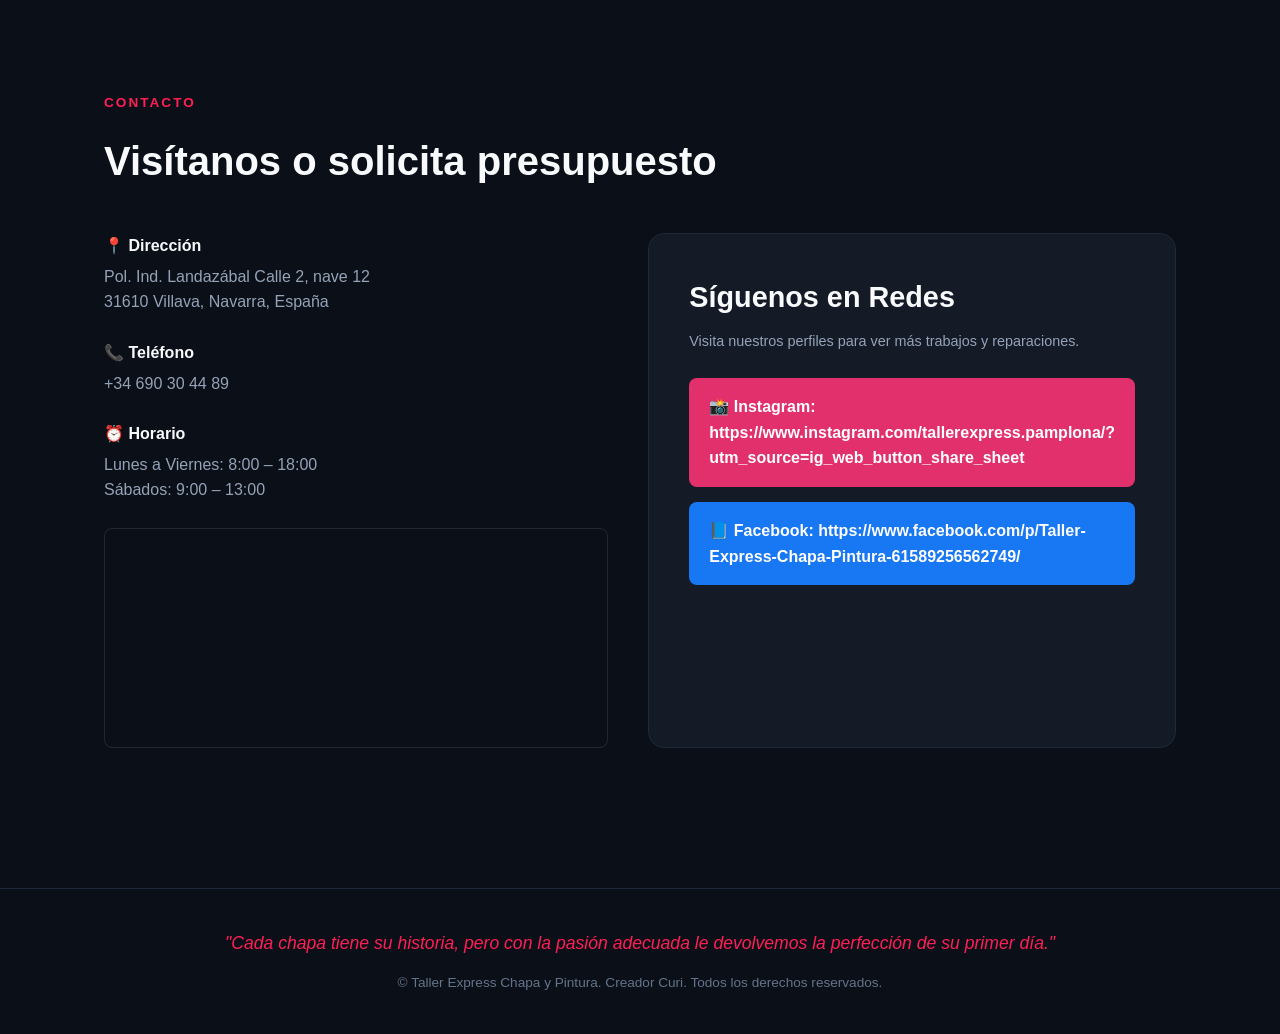
==== commit e4d53867: "Update contact phone numbers and WhatsApp link" ====
--- a/index.html
+++ b/index.html
@@ -39,7 +39,7 @@
             <h1>Especialistas en la <span>piel de tu vehículo.</span></h1>
             <p>Taller Express Chapa y Pintura en Villava. Devolvemos el valor, el brillo y la perfección a cada curva.</p>
             <div class="hero-buttons">
-                <a href="tel:+34948141980" class="btn-primary">Solicitar Presupuesto →</a>
+                <a href="tel:+34690304489" class="btn-primary">Solicitar Presupuesto →</a>
                 <a href="#galeria" class="btn-secondary">Ver Trabajos</a>
             </div>
         </div>
@@ -179,7 +179,7 @@
                 </div>
                 <div class="info-item">
                     <h4>📞 Teléfono</h4>
-                    <p><a href="tel:+34948141980">+34 948 14 19 80</a></p>
+                    <p><a href="tel:+34690304489">+34 690 30 44 89</a></p>
                 </div>
                 <div class="info-item">
                     <h4>⏰ Horario</h4>
@@ -221,9 +221,9 @@
     </footer>
 
     <!-- BOTÓN FLOTANTE WHATSAPP -->
-    <a href="https://wa.me/34948141980?text=Hola,%20quisiera%20pedir%20un%20presupuesto%20para%20mi%20coche." target="_blank" class="btn-whatsapp" title="Contactar por WhatsApp">
+    <a href="https://wa.me/34690304489?text=Hola,%20quisiera%20pedir%20un%20presupuesto%20para%20mi%20coche." target="_blank" class="btn-whatsapp" title="Contactar por WhatsApp">
         💬
     </a>
 
 </body>
-</html>+</html>
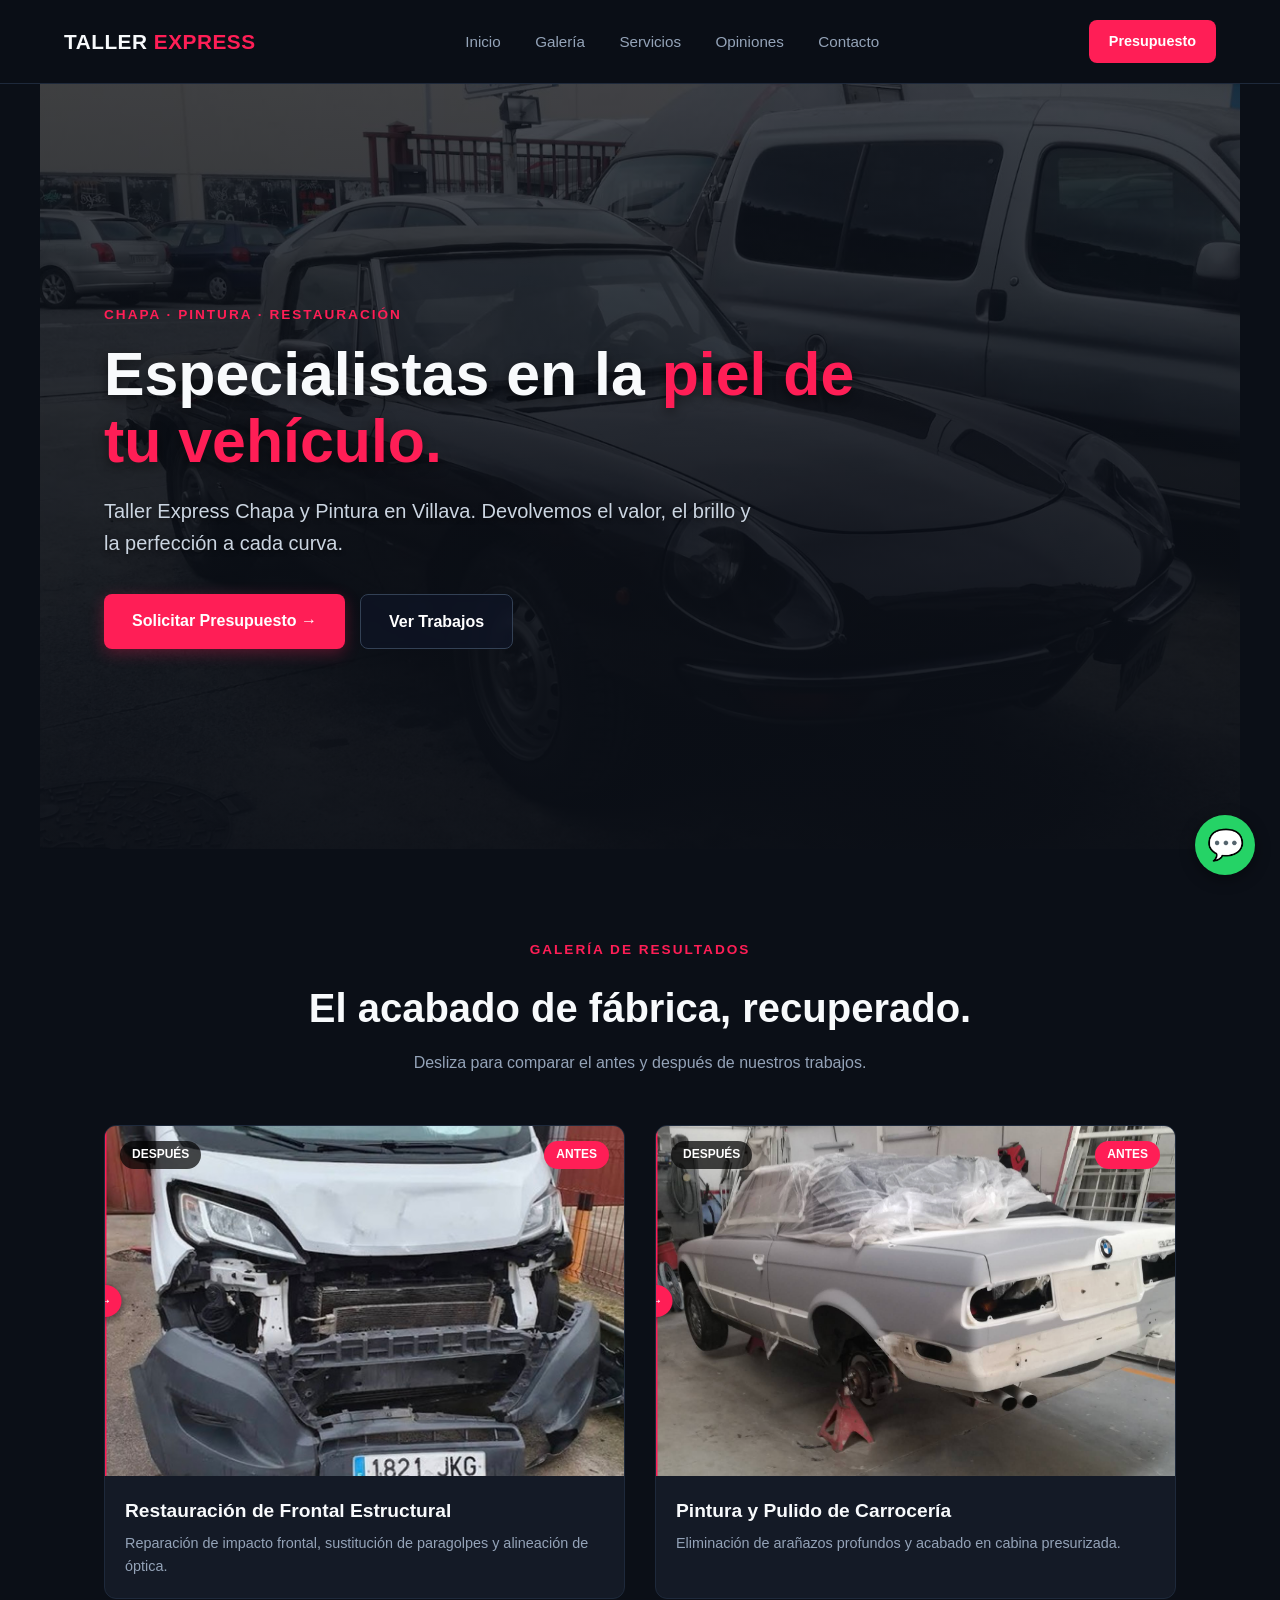
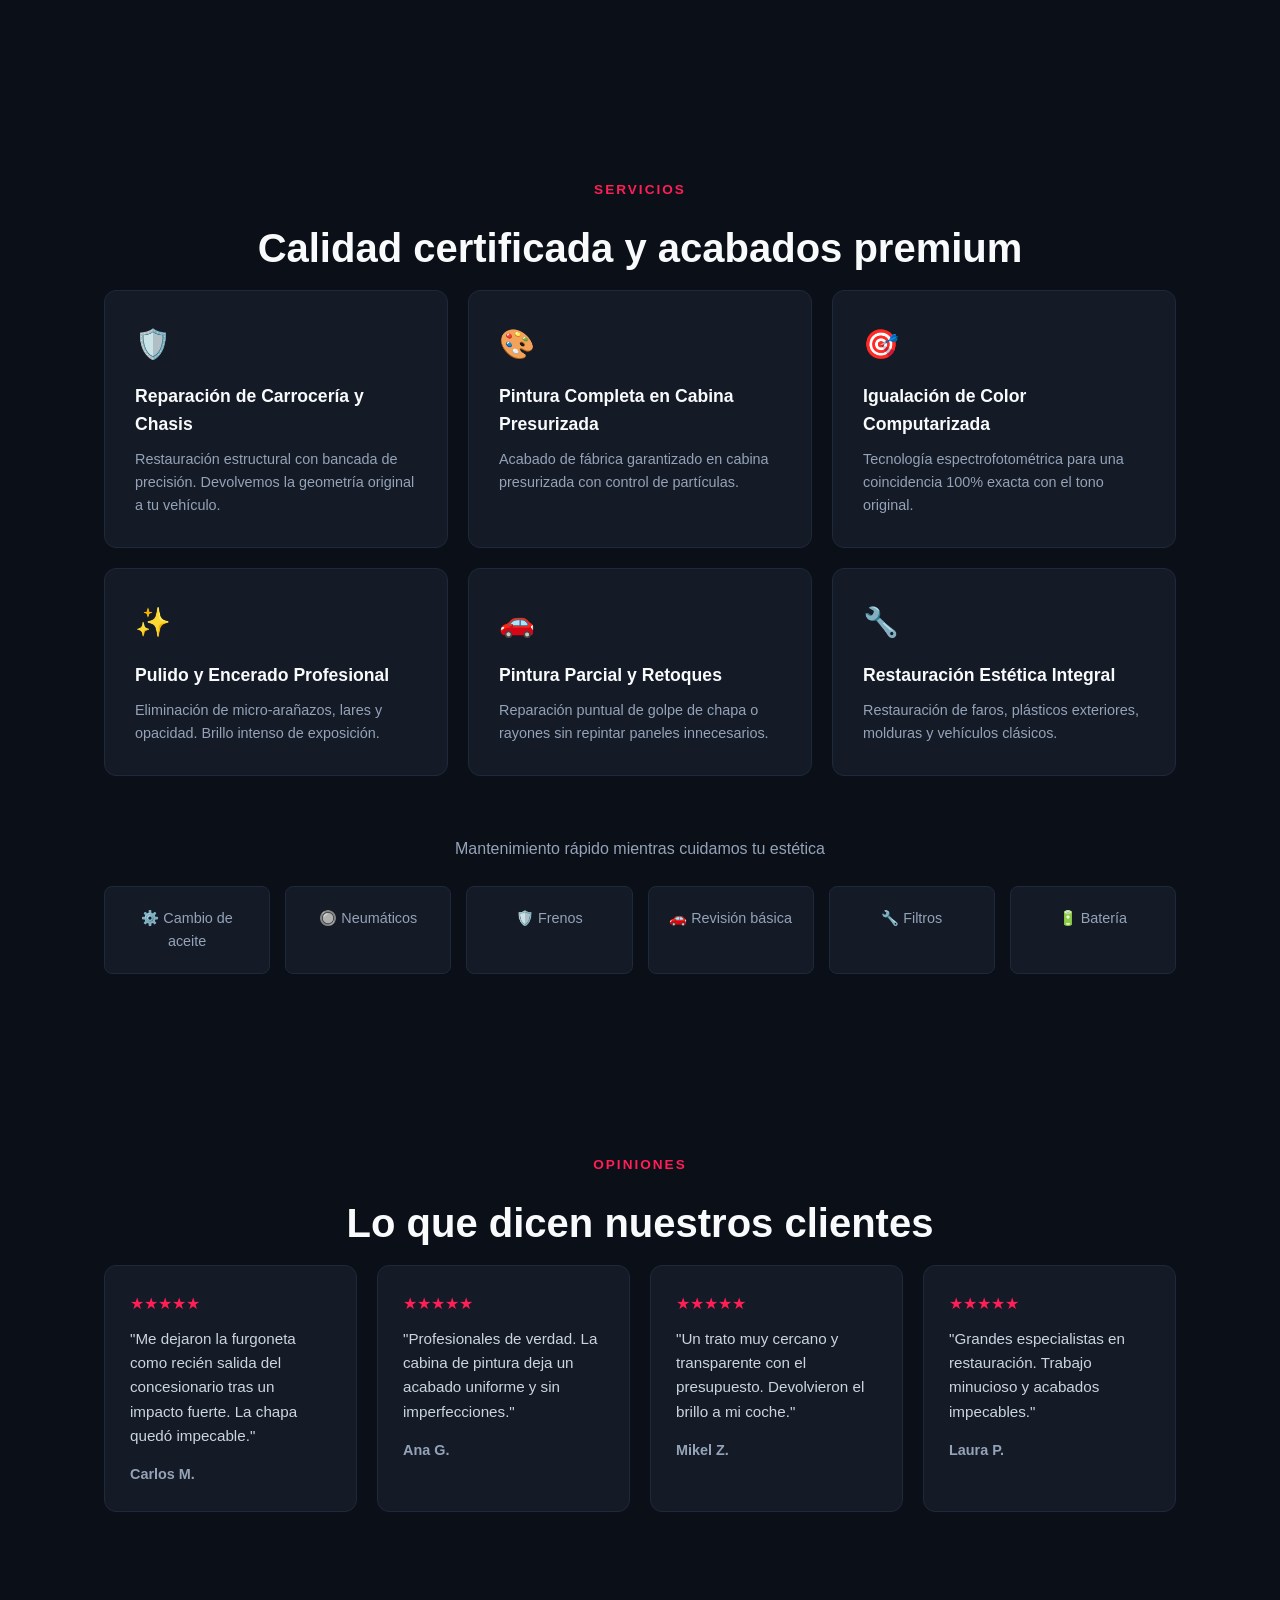
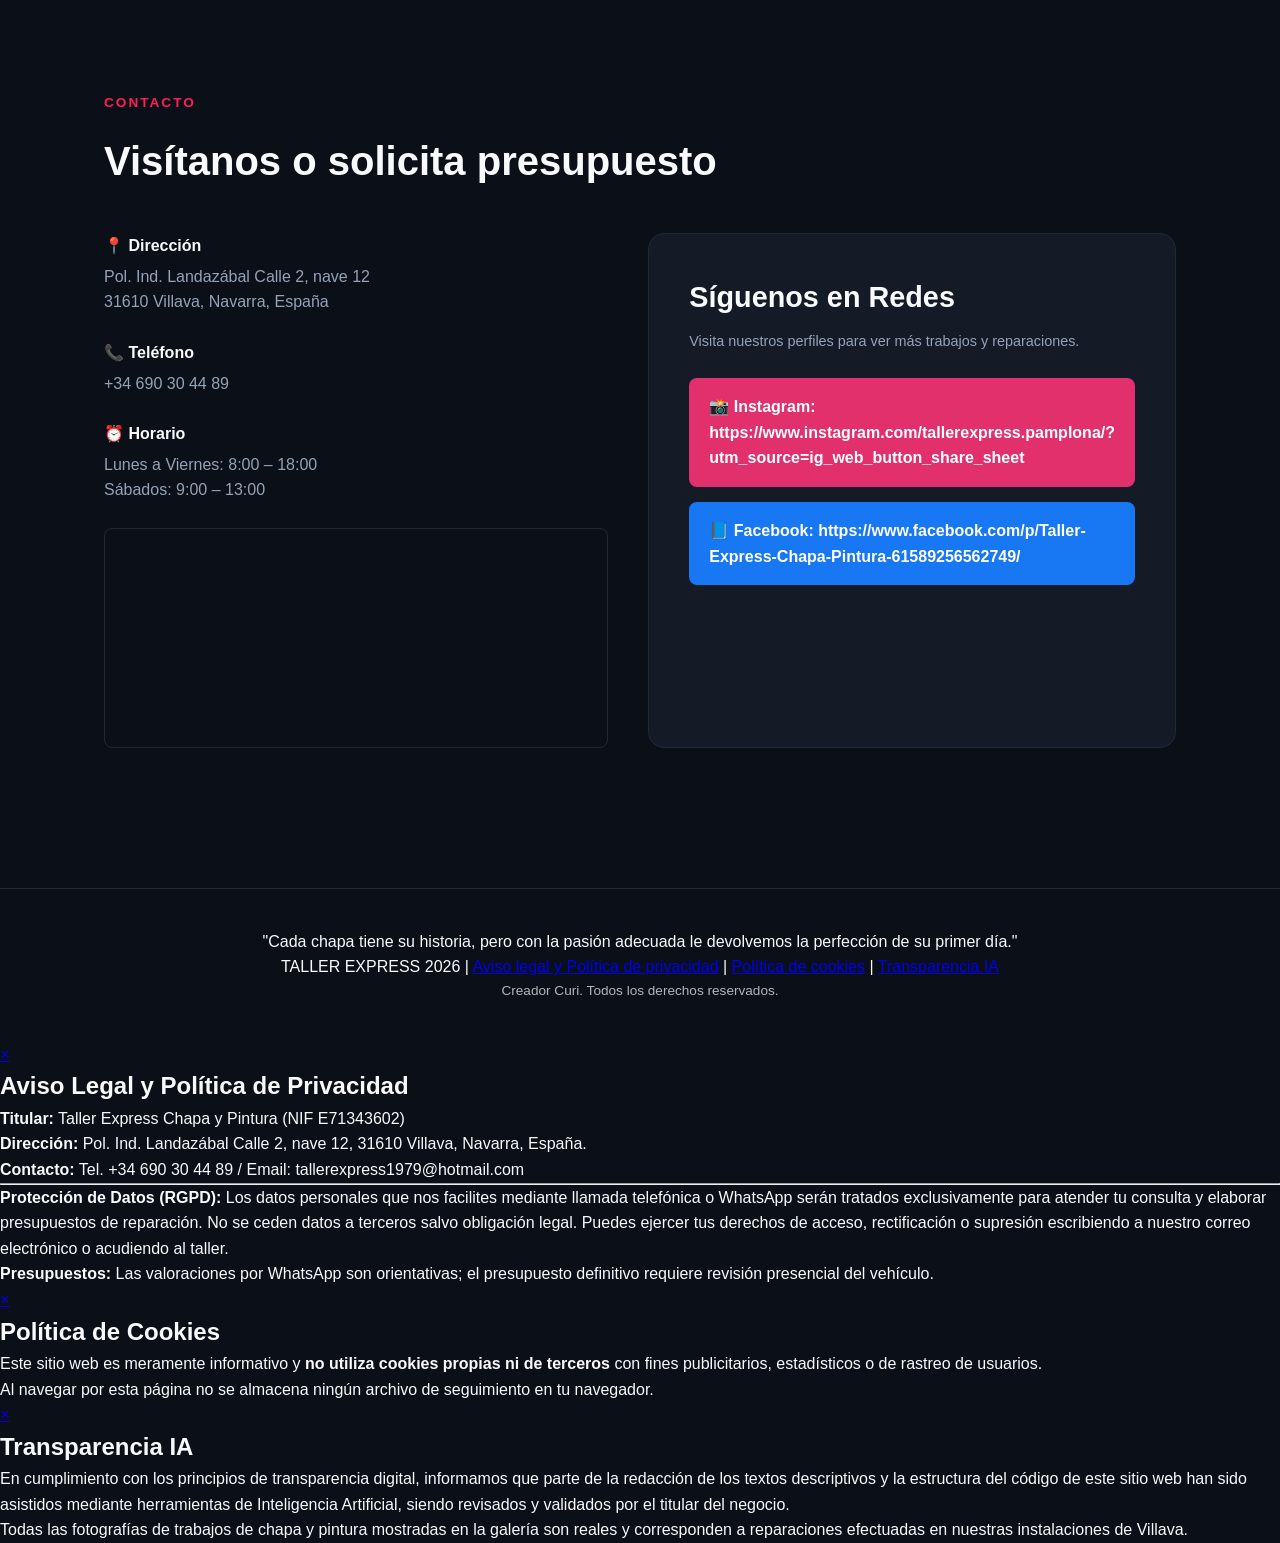
==== commit 0e90dd0f: "Update footer and add legal modals in index.html" ====
--- a/index.html
+++ b/index.html
@@ -29,7 +29,7 @@
             <a href="#opiniones">Opiniones</a>
             <a href="#contacto">Contacto</a>
         </nav>
-        <a href="tel:+34948141980" class="btn-header">Presupuesto</a>
+        <a href="tel:+34690304489" class="btn-header">Presupuesto</a>
     </header>
 
     <!-- HERO SECTION CON WALLPAPER DE FONDO -->
@@ -215,15 +215,55 @@
     </section>
 
     <!-- PIE DE PÁGINA MOTIVACIONAL -->
-    <footer>
-        <p class="motivational-quote">"Cada chapa tiene su historia, pero con la pasión adecuada le devolvemos la perfección de su primer día."</p>
-        <p class="copyright">© Taller Express Chapa y Pintura. Creador Curi. Todos los derechos reservados.</p>
+<footer>
+        <p>"Cada chapa tiene su historia, pero con la pasión adecuada le devolvemos la perfección de su primer día."</p>
+        
+        <p class="barra-legal">
+            TALLER EXPRESS 2026 | 
+            <a href="#modal-aviso">Aviso legal y Política de privacidad</a> | 
+            <a href="#modal-cookies">Política de cookies</a> | 
+            <a href="#modal-ia">Transparencia IA</a>
+        </p>
+        
+        <p style="font-size: 0.85rem; opacity: 0.7;">Creador Curi. Todos los derechos reservados.</p>
     </footer>
 
     <!-- BOTÓN FLOTANTE WHATSAPP -->
     <a href="https://wa.me/34690304489?text=Hola,%20quisiera%20pedir%20un%20presupuesto%20para%20mi%20coche." target="_blank" class="btn-whatsapp" title="Contactar por WhatsApp">
         💬
     </a>
-
+<!-- VENTANA 1: AVISO LEGAL Y PRIVACIDAD -->
+    <div id="modal-aviso" class="ventana-legal">
+        <div class="caja-legal">
+            <a href="#cerrar" class="btn-cerrar">×</a>
+            <h2>Aviso Legal y Política de Privacidad</h2>
+            <p><strong>Titular:</strong> Taller Express Chapa y Pintura (NIF E71343602)</p>
+            <p><strong>Dirección:</strong> Pol. Ind. Landazábal Calle 2, nave 12, 31610 Villava, Navarra, España.</p>
+            <p><strong>Contacto:</strong> Tel. +34 690 30 44 89 / Email: tallerexpress1979@hotmail.com</p>
+            <hr>
+            <p><strong>Protección de Datos (RGPD):</strong> Los datos personales que nos facilites mediante llamada telefónica o WhatsApp serán tratados exclusivamente para atender tu consulta y elaborar presupuestos de reparación. No se ceden datos a terceros salvo obligación legal. Puedes ejercer tus derechos de acceso, rectificación o supresión escribiendo a nuestro correo electrónico o acudiendo al taller.</p>
+            <p><strong>Presupuestos:</strong> Las valoraciones por WhatsApp son orientativas; el presupuesto definitivo requiere revisión presencial del vehículo.</p>
+        </div>
+    </div>
+
+    <!-- VENTANA 2: POLÍTICA DE COOKIES -->
+    <div id="modal-cookies" class="ventana-legal">
+        <div class="caja-legal">
+            <a href="#cerrar" class="btn-cerrar">×</a>
+            <h2>Política de Cookies</h2>
+            <p>Este sitio web es meramente informativo y <strong>no utiliza cookies propias ni de terceros</strong> con fines publicitarios, estadísticos o de rastreo de usuarios.</p>
+            <p>Al navegar por esta página no se almacena ningún archivo de seguimiento en tu navegador.</p>
+        </div>
+    </div>
+
+    <!-- VENTANA 3: TRANSPARENCIA IA -->
+    <div id="modal-ia" class="ventana-legal">
+        <div class="caja-legal">
+            <a href="#cerrar" class="btn-cerrar">×</a>
+            <h2>Transparencia IA</h2>
+            <p>En cumplimiento con los principios de transparencia digital, informamos que parte de la redacción de los textos descriptivos y la estructura del código de este sitio web han sido asistidos mediante herramientas de Inteligencia Artificial, siendo revisados y validados por el titular del negocio.</p>
+            <p>Todas las fotografías de trabajos de chapa y pintura mostradas en la galería son reales y corresponden a reparaciones efectuadas en nuestras instalaciones de Villava.</p>
+        </div>
+    </div>
 </body>
 </html>
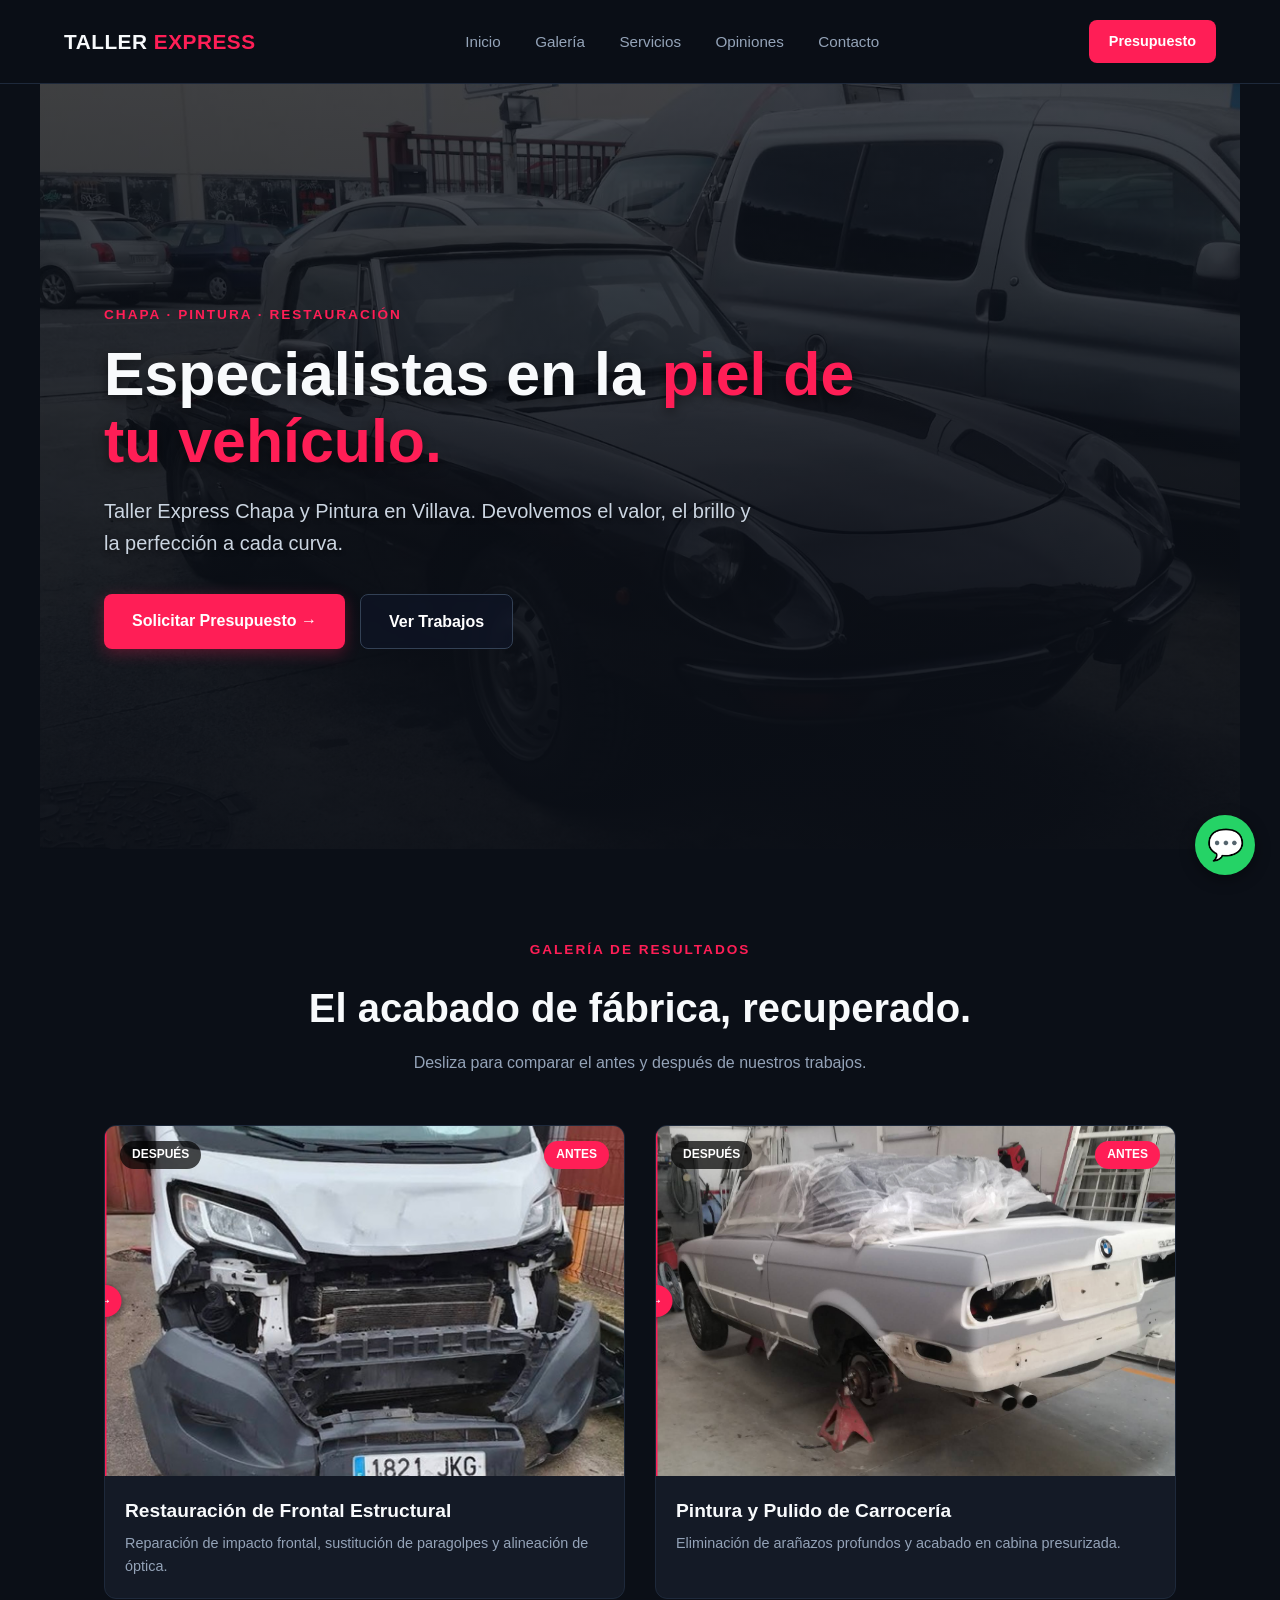
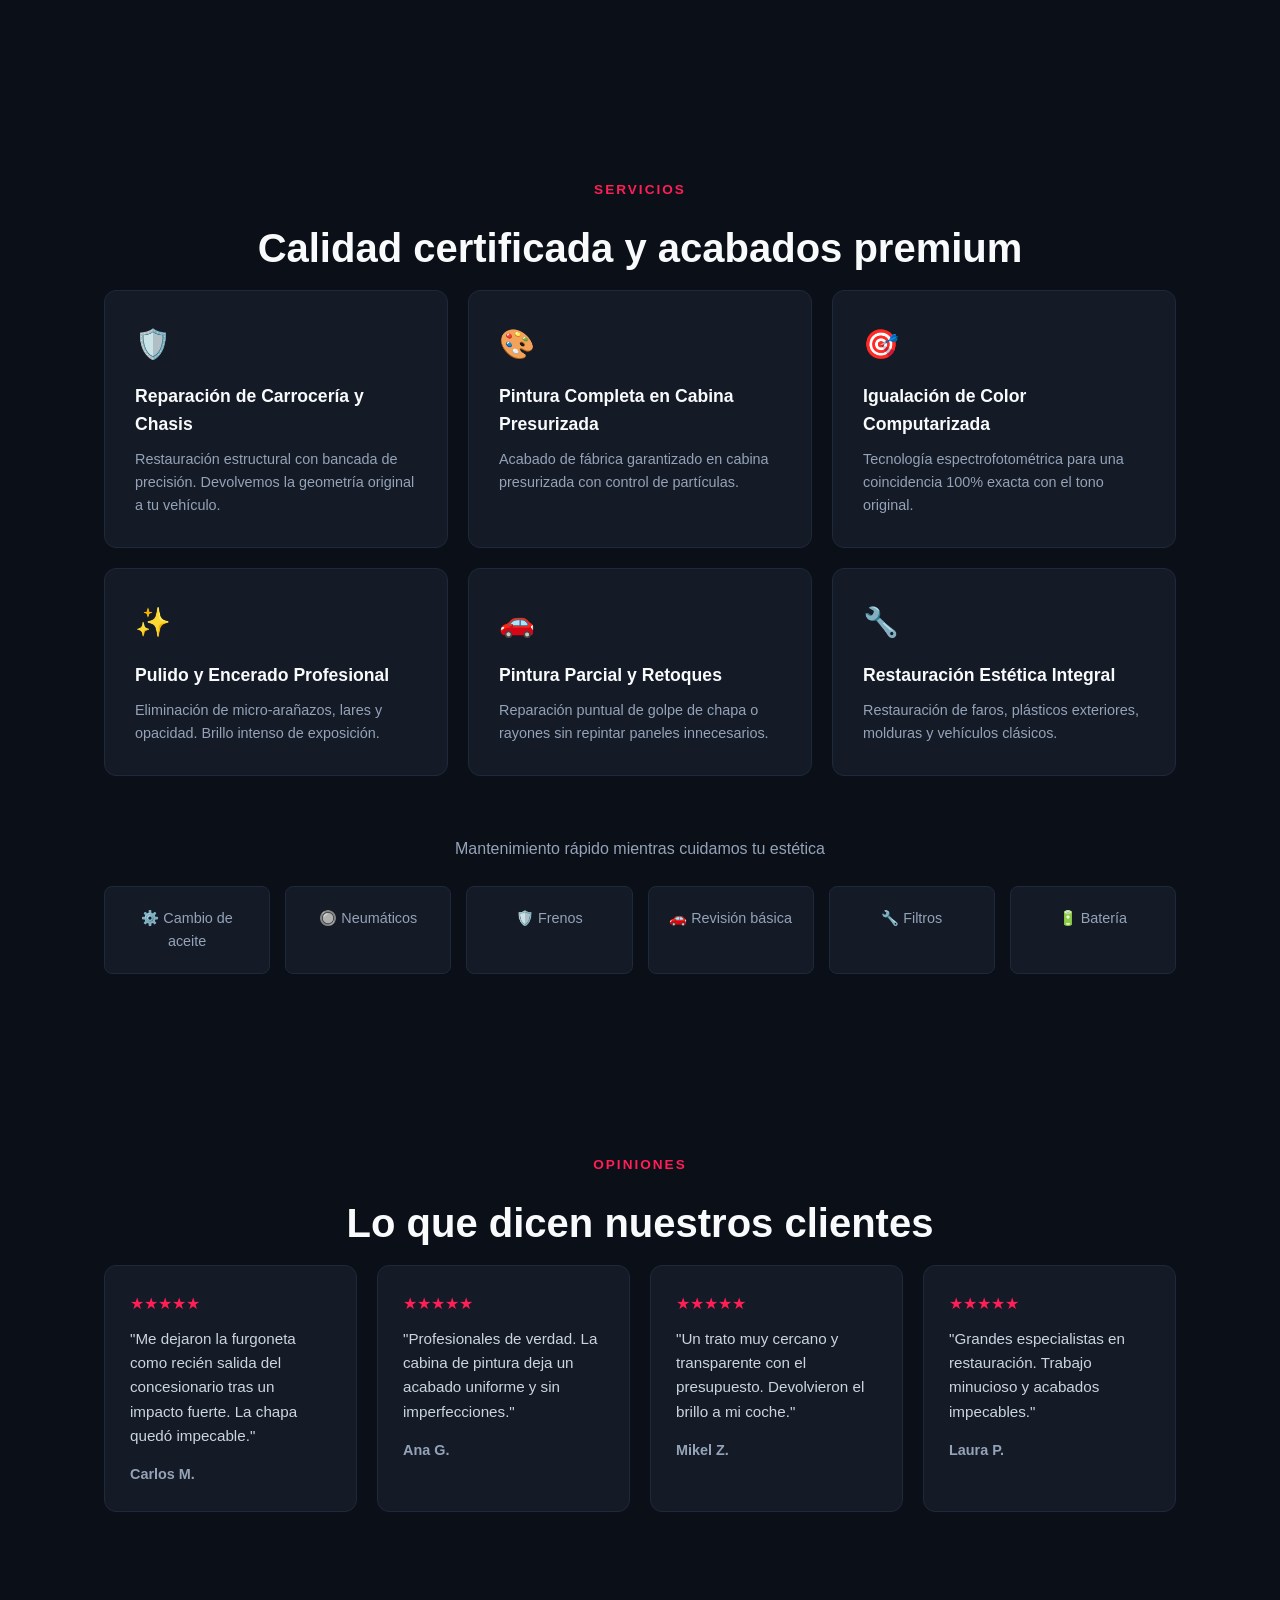
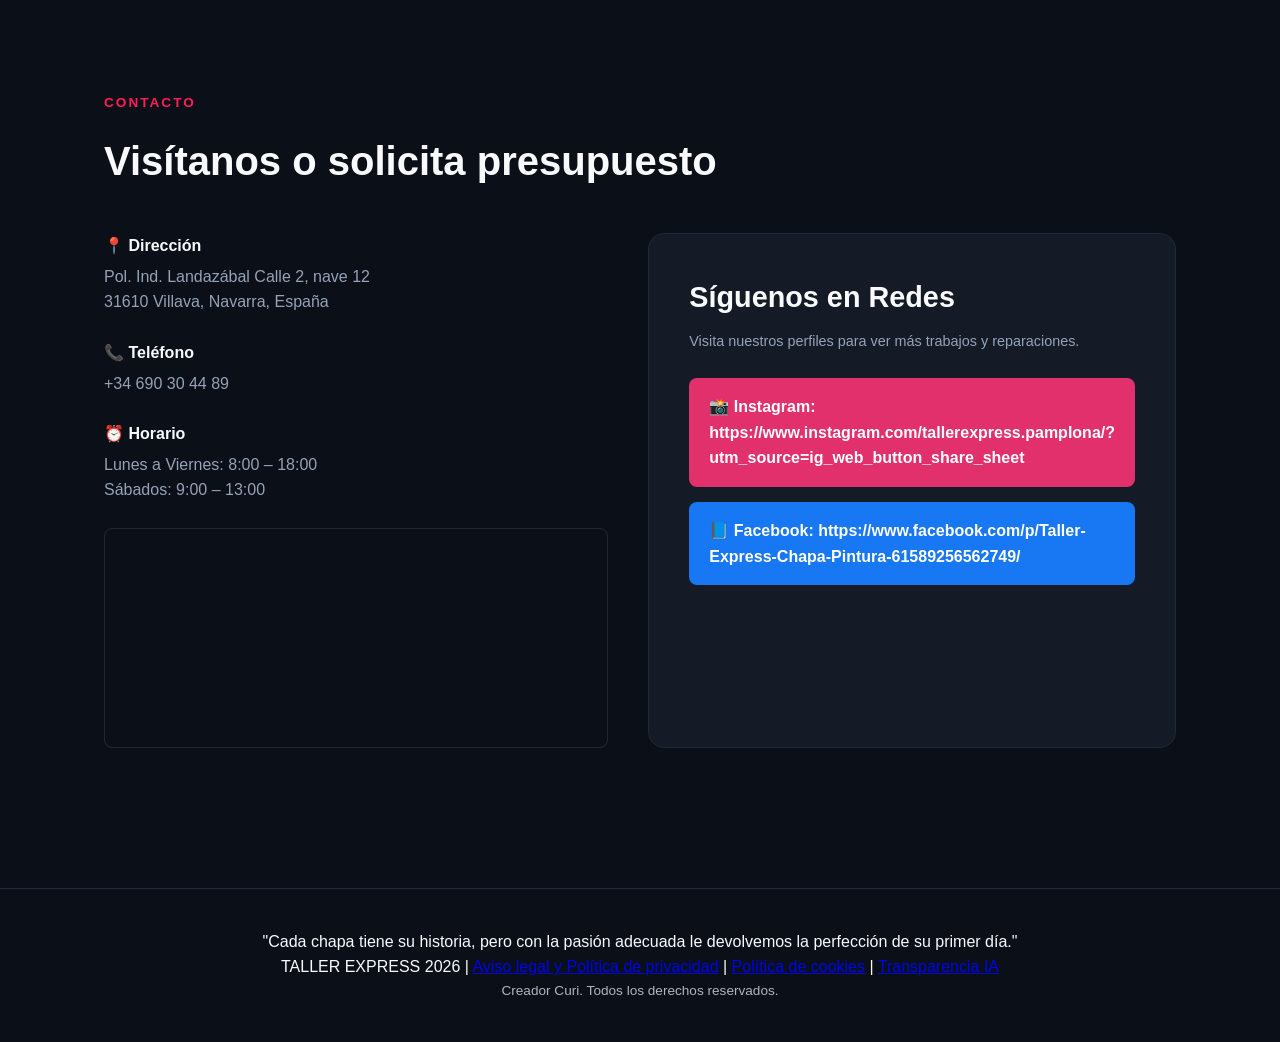
==== commit e3431932: "Revise footer links and remove legal modals Updated legal footer links and removed modal sections fo" ====
--- a/index.html
+++ b/index.html
@@ -218,12 +218,12 @@
 <footer>
         <p>"Cada chapa tiene su historia, pero con la pasión adecuada le devolvemos la perfección de su primer día."</p>
         
-        <p class="barra-legal">
-            TALLER EXPRESS 2026 | 
-            <a href="#modal-aviso">Aviso legal y Política de privacidad</a> | 
-            <a href="#modal-cookies">Política de cookies</a> | 
-            <a href="#modal-ia">Transparencia IA</a>
-        </p>
+<p class="barra-legal">
+        TALLER EXPRESS 2026 | 
+        <a href="legal.html#aviso-legal">Aviso legal y Política de privacidad</a> | 
+        <a href="legal.html#cookies">Política de cookies</a> | 
+        <a href="legal.html#transparencia-ia">Transparencia IA</a>
+    </p>
         
         <p style="font-size: 0.85rem; opacity: 0.7;">Creador Curi. Todos los derechos reservados.</p>
     </footer>
@@ -232,38 +232,5 @@
     <a href="https://wa.me/34690304489?text=Hola,%20quisiera%20pedir%20un%20presupuesto%20para%20mi%20coche." target="_blank" class="btn-whatsapp" title="Contactar por WhatsApp">
         💬
     </a>
-<!-- VENTANA 1: AVISO LEGAL Y PRIVACIDAD -->
-    <div id="modal-aviso" class="ventana-legal">
-        <div class="caja-legal">
-            <a href="#cerrar" class="btn-cerrar">×</a>
-            <h2>Aviso Legal y Política de Privacidad</h2>
-            <p><strong>Titular:</strong> Taller Express Chapa y Pintura (NIF E71343602)</p>
-            <p><strong>Dirección:</strong> Pol. Ind. Landazábal Calle 2, nave 12, 31610 Villava, Navarra, España.</p>
-            <p><strong>Contacto:</strong> Tel. +34 690 30 44 89 / Email: tallerexpress1979@hotmail.com</p>
-            <hr>
-            <p><strong>Protección de Datos (RGPD):</strong> Los datos personales que nos facilites mediante llamada telefónica o WhatsApp serán tratados exclusivamente para atender tu consulta y elaborar presupuestos de reparación. No se ceden datos a terceros salvo obligación legal. Puedes ejercer tus derechos de acceso, rectificación o supresión escribiendo a nuestro correo electrónico o acudiendo al taller.</p>
-            <p><strong>Presupuestos:</strong> Las valoraciones por WhatsApp son orientativas; el presupuesto definitivo requiere revisión presencial del vehículo.</p>
-        </div>
-    </div>
-
-    <!-- VENTANA 2: POLÍTICA DE COOKIES -->
-    <div id="modal-cookies" class="ventana-legal">
-        <div class="caja-legal">
-            <a href="#cerrar" class="btn-cerrar">×</a>
-            <h2>Política de Cookies</h2>
-            <p>Este sitio web es meramente informativo y <strong>no utiliza cookies propias ni de terceros</strong> con fines publicitarios, estadísticos o de rastreo de usuarios.</p>
-            <p>Al navegar por esta página no se almacena ningún archivo de seguimiento en tu navegador.</p>
-        </div>
-    </div>
-
-    <!-- VENTANA 3: TRANSPARENCIA IA -->
-    <div id="modal-ia" class="ventana-legal">
-        <div class="caja-legal">
-            <a href="#cerrar" class="btn-cerrar">×</a>
-            <h2>Transparencia IA</h2>
-            <p>En cumplimiento con los principios de transparencia digital, informamos que parte de la redacción de los textos descriptivos y la estructura del código de este sitio web han sido asistidos mediante herramientas de Inteligencia Artificial, siendo revisados y validados por el titular del negocio.</p>
-            <p>Todas las fotografías de trabajos de chapa y pintura mostradas en la galería son reales y corresponden a reparaciones efectuadas en nuestras instalaciones de Villava.</p>
-        </div>
-    </div>
 </body>
 </html>
